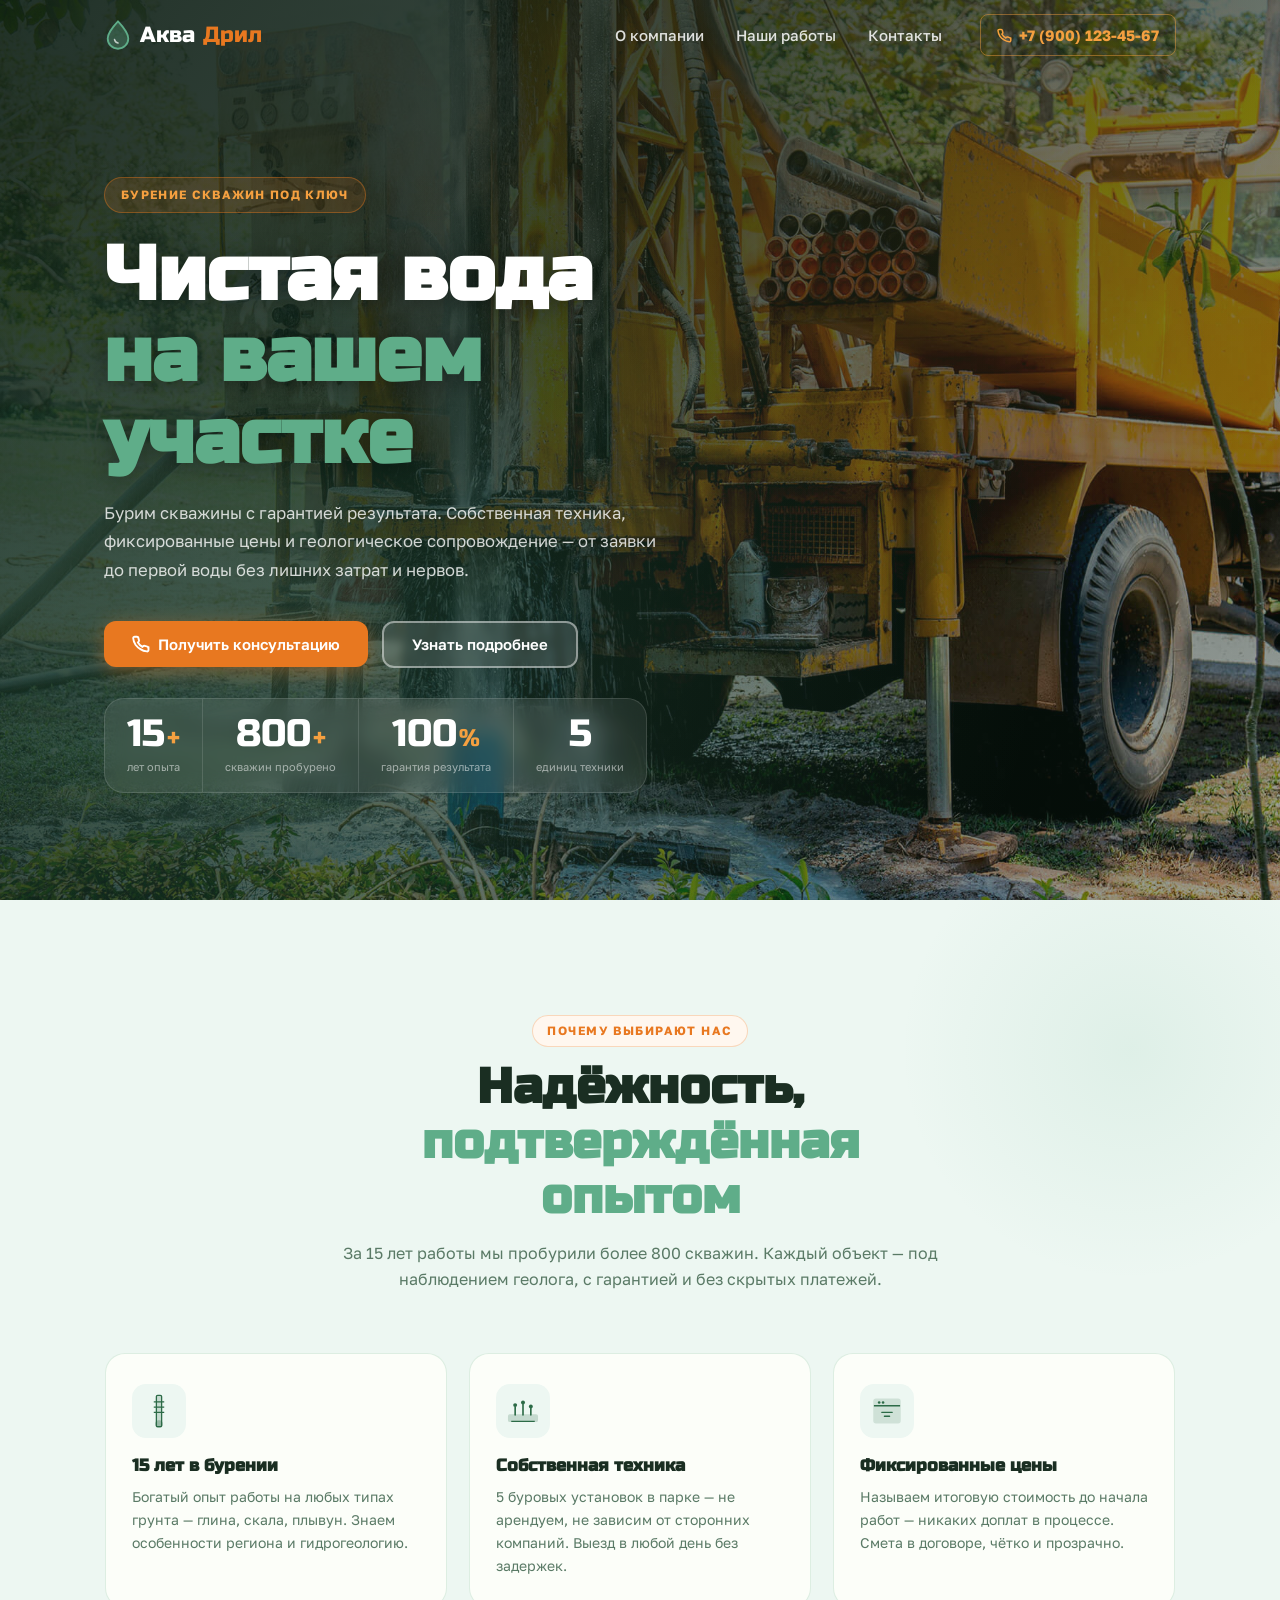
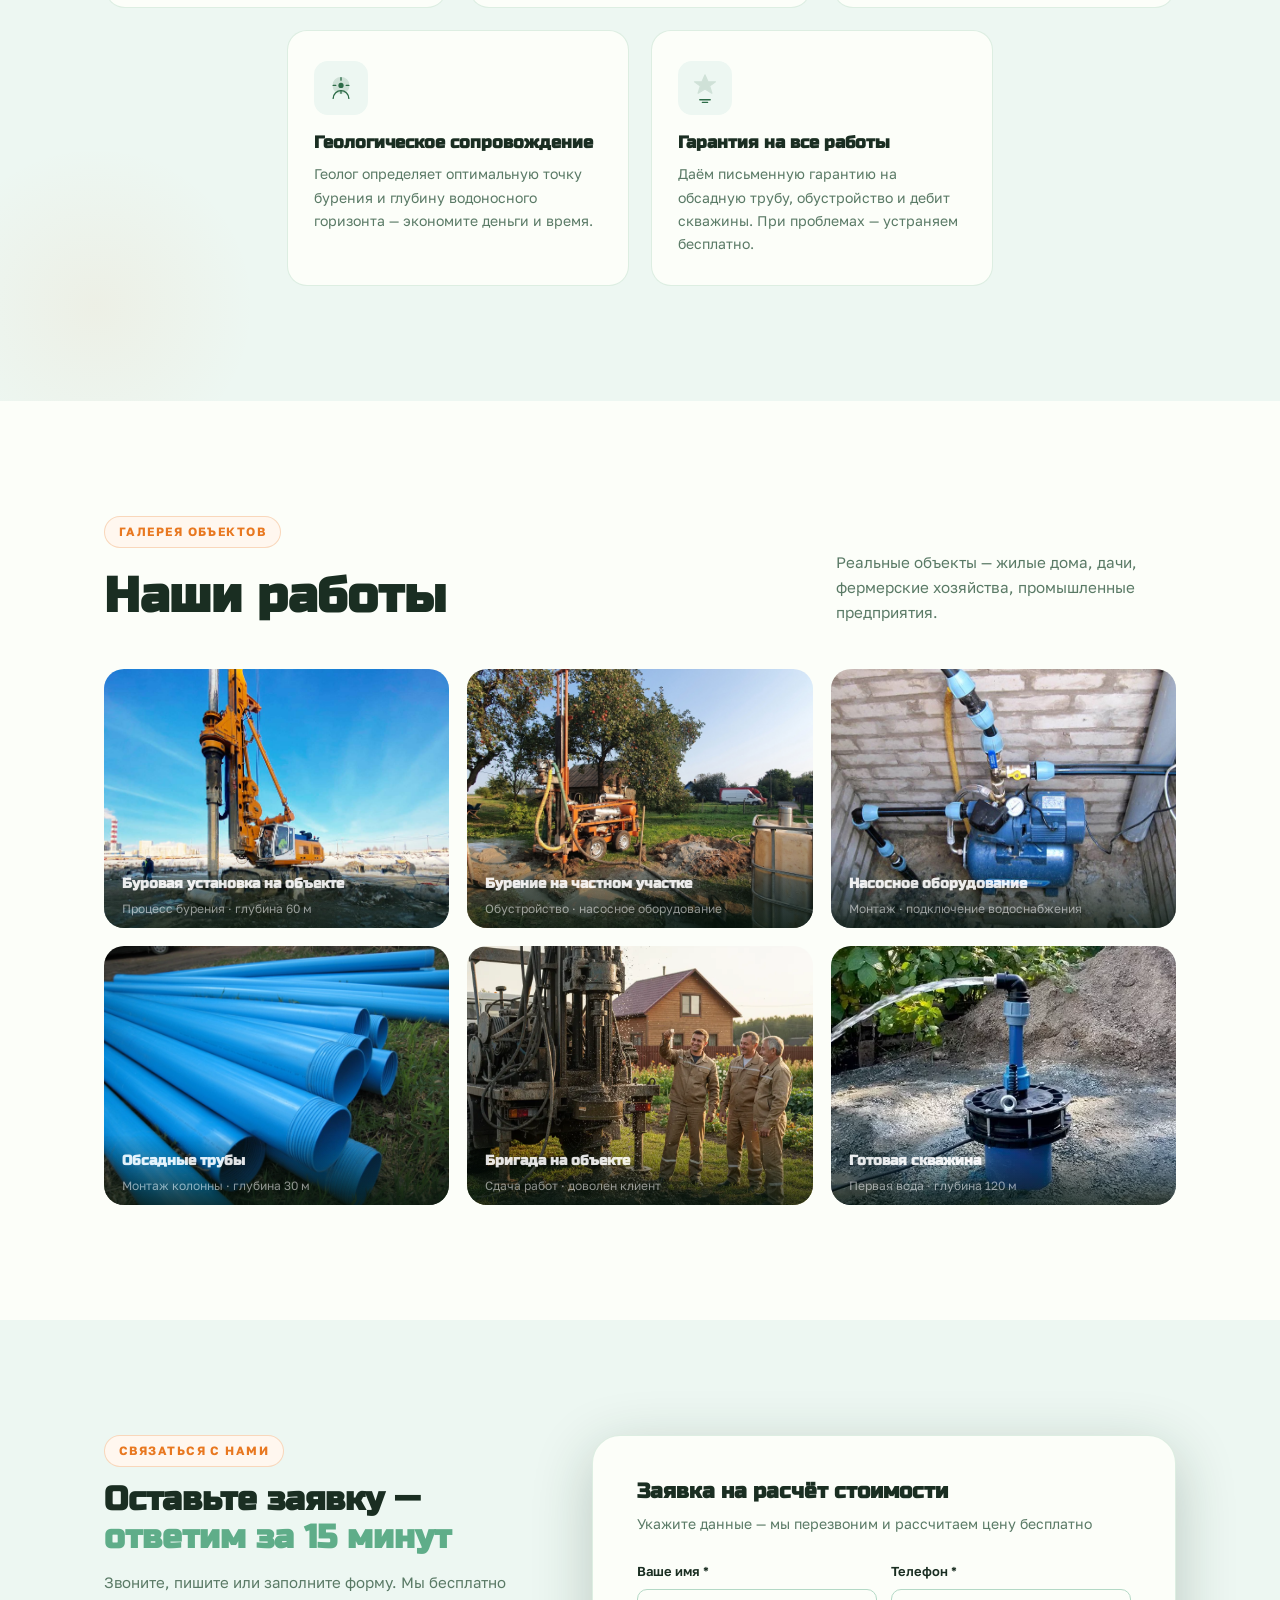
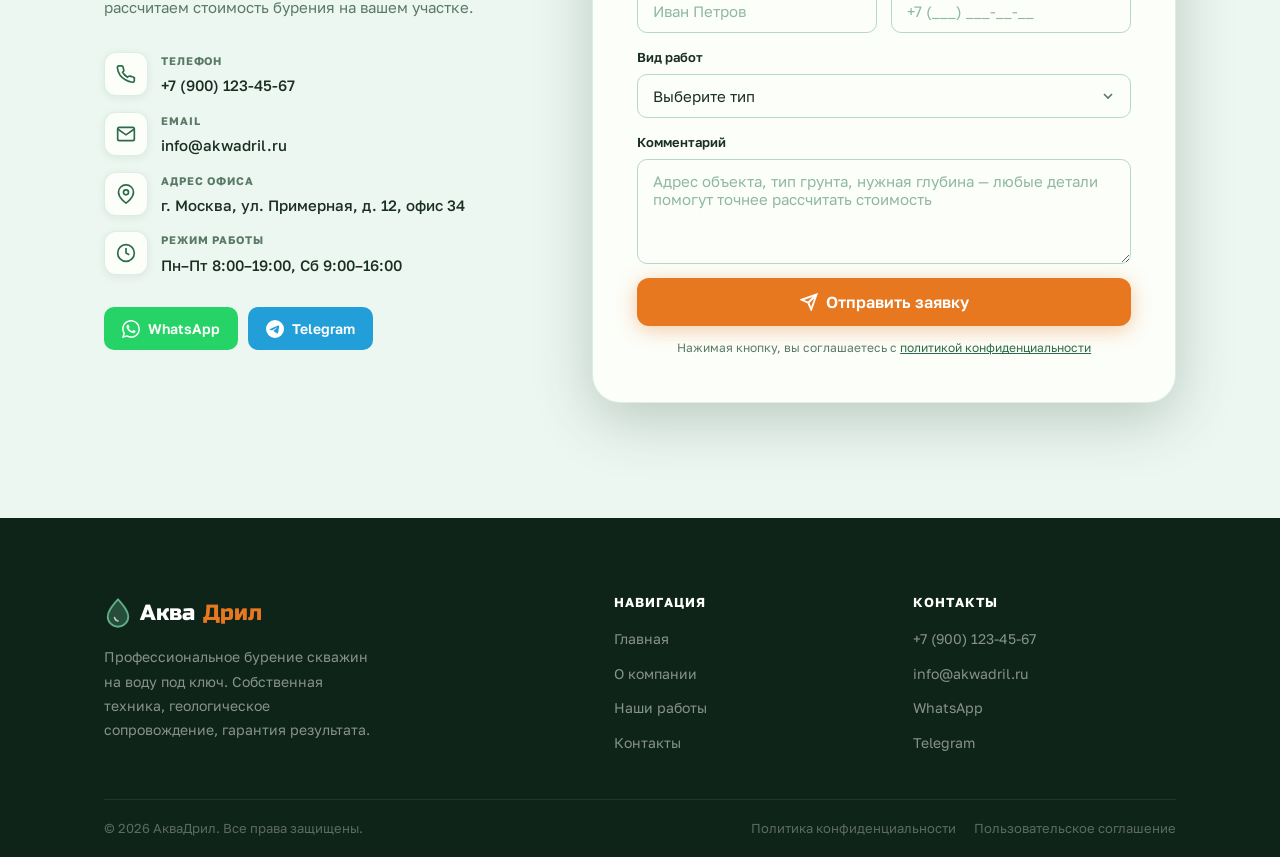
==== index.html @ 71452198 "убрал кнопку" ====
<!DOCTYPE html>
<html lang="ru">
<head>
  <meta charset="UTF-8" />
  <meta name="viewport" content="width=device-width, initial-scale=1.0" />
  <title>АкваДрил — Бурение скважин на воду</title>
  <link rel="preconnect" href="https://fonts.googleapis.com" />
  <link rel="preconnect" href="https://fonts.gstatic.com" crossorigin />
  <link href="https://fonts.googleapis.com/css2?family=Russo+One&family=Golos+Text:wght@400;500;600;700&display=swap" rel="stylesheet" />
  <link rel="stylesheet" href="style.css" />
</head>
<body>

  <!-- NAV -->
  <header id="nav" class="nav">
    <div class="container">
      <nav class="nav-inner">
        <a href="#hero" class="nav-logo">
          <svg class="nav-logo-icon" viewBox="0 0 24 28" fill="none">
            <path d="M12 2C12 2 3 11.5 3 17a9 9 0 0 0 18 0C21 11.5 12 2 12 2Z" fill="currentColor" opacity="0.3"/>
            <path d="M12 2C12 2 3 11.5 3 17a9 9 0 0 0 18 0C21 11.5 12 2 12 2Z" stroke="currentColor" stroke-width="1.6" stroke-linejoin="round"/>
            <path d="M9 18a4 4 0 0 0 3 3" stroke="white" stroke-width="1.4" stroke-linecap="round" opacity="0.7"/>
          </svg>
          Аква<span>Дрил</span>
        </a>
        <ul class="nav-links">
          <li><a href="#about">О компании</a></li>
          <li><a href="#portfolio">Наши работы</a></li>
          <li><a href="#contacts">Контакты</a></li>
        </ul>
        <a href="tel:+79001234567" class="nav-phone">
          <svg width="15" height="15" viewBox="0 0 24 24" fill="none" stroke="currentColor" stroke-width="2.5"><path d="M22 16.92v3a2 2 0 0 1-2.18 2 19.79 19.79 0 0 1-8.63-3.07A19.5 19.5 0 0 1 4.69 13.1a19.79 19.79 0 0 1-3.07-8.67A2 2 0 0 1 3.6 2.28h3a2 2 0 0 1 2 1.72c.127.96.361 1.903.7 2.81a2 2 0 0 1-.45 2.11L7.91 9.91a16 16 0 0 0 6 6l.91-.91a2 2 0 0 1 2.11-.45c.907.339 1.85.573 2.81.7A2 2 0 0 1 21.72 17z"/></svg>
          +7 (900) 123-45-67
        </a>
        <button class="nav-burger" id="burger" aria-label="Открыть меню" aria-expanded="false">
          <span></span><span></span><span></span>
        </button>
      </nav>
    </div>
    <nav class="nav-mobile" id="mobile-menu" aria-hidden="true">
      <a href="#about" class="mob-link">О компании</a>
      <a href="#portfolio" class="mob-link">Наши работы</a>
      <a href="#contacts" class="mob-link">Контакты</a>
      <a href="tel:+79001234567" class="mob-link mob-phone">
        <svg width="16" height="16" viewBox="0 0 24 24" fill="none" stroke="currentColor" stroke-width="2.5"><path d="M22 16.92v3a2 2 0 0 1-2.18 2 19.79 19.79 0 0 1-8.63-3.07A19.5 19.5 0 0 1 4.69 13.1a19.79 19.79 0 0 1-3.07-8.67A2 2 0 0 1 3.6 2.28h3a2 2 0 0 1 2 1.72c.127.96.361 1.903.7 2.81a2 2 0 0 1-.45 2.11L7.91 9.91a16 16 0 0 0 6 6l.91-.91a2 2 0 0 1 2.11-.45c.907.339 1.85.573 2.81.7A2 2 0 0 1 21.72 17z"/></svg>
        +7 (900) 123-45-67
      </a>
    </nav>
  </header>

  <!-- HERO -->
  <!-- ВАЖНО: сохраните фото буровой установки в папку проекта как "hero.jpg" -->
  <section id="hero" class="hero">
    <div class="hero-bg">
      <div class="hero-overlay"></div>
    </div>
    <div class="container">
      <div class="hero-content">
        <div class="hero-eyebrow reveal">Бурение скважин под ключ</div>
        <h1 class="hero-title reveal reveal-d1">
          Чистая вода<br/>
          <span class="hero-accent">на вашем участке</span>
        </h1>
        <p class="hero-subtitle reveal reveal-d2">
          Бурим скважины с гарантией результата. Собственная техника,
          фиксированные цены и геологическое сопровождение —
          от заявки до первой воды без лишних затрат и нервов.
        </p>
        <div class="hero-cta reveal reveal-d3">
          <a href="#contacts" class="btn btn-primary">
            <svg width="18" height="18" viewBox="0 0 24 24" fill="none" stroke="currentColor" stroke-width="2.5"><path d="M22 16.92v3a2 2 0 0 1-2.18 2 19.79 19.79 0 0 1-8.63-3.07A19.5 19.5 0 0 1 4.69 13.1a19.79 19.79 0 0 1-3.07-8.67A2 2 0 0 1 3.6 2.28h3a2 2 0 0 1 2 1.72c.127.96.361 1.903.7 2.81a2 2 0 0 1-.45 2.11L7.91 9.91a16 16 0 0 0 6 6l.91-.91a2 2 0 0 1 2.11-.45c.907.339 1.85.573 2.81.7A2 2 0 0 1 21.72 17z"/></svg>
            Получить консультацию
          </a>
          <a href="#about" class="btn btn-ghost">Узнать подробнее</a>
        </div>
        <div class="hero-stats reveal reveal-d4">
          <div class="stat-item">
            <div class="stat-value"><span class="stat-num" data-target="15">0</span><span class="stat-sup">+</span></div>
            <div class="stat-label">лет опыта</div>
          </div>
          <div class="stat-item">
            <div class="stat-value"><span class="stat-num" data-target="800">0</span><span class="stat-sup">+</span></div>
            <div class="stat-label">скважин пробурено</div>
          </div>
          <div class="stat-item">
            <div class="stat-value"><span class="stat-num" data-target="100">0</span><span class="stat-sup">%</span></div>
            <div class="stat-label">гарантия результата</div>
          </div>
          <div class="stat-item">
            <div class="stat-value"><span class="stat-num" data-target="5">0</span></div>
            <div class="stat-label">единиц техники</div>
          </div>
        </div>
      </div>
    </div>
  </section>

  <!-- ABOUT -->
  <section id="about" class="about">
    <div class="container">
      <div class="section-header reveal">
        <div class="section-tag">Почему выбирают нас</div>
        <h2>Надёжность,<br/><span class="accent">подтверждённая опытом</span></h2>
        <p>За 15 лет работы мы пробурили более 800 скважин. Каждый объект — под наблюдением геолога, с гарантией и без скрытых платежей.</p>
      </div>
      <div class="advantages-grid">

        <div class="adv-card reveal reveal-d1">
          <div class="adv-icon">
            <svg viewBox="0 0 52 52" fill="none">
              <rect x="22" y="2" width="8" height="48" rx="2" fill="currentColor" opacity="0.2"/>
              <rect x="22" y="2" width="8" height="48" rx="2" stroke="currentColor" stroke-width="2"/>
              <circle cx="26" cy="46" r="5" fill="currentColor" opacity="0.3" stroke="currentColor" stroke-width="2"/>
              <path d="M18 12h16M18 20h16M18 28h16" stroke="currentColor" stroke-width="2"/>
            </svg>
          </div>
          <h3>15 лет в бурении</h3>
          <p>Богатый опыт работы на любых типах грунта — глина, скала, плывун. Знаем особенности региона и гидрогеологию.</p>
        </div>

        <div class="adv-card reveal reveal-d2">
          <div class="adv-icon">
            <svg viewBox="0 0 52 52" fill="none">
              <rect x="4" y="32" width="44" height="10" rx="2" fill="currentColor" opacity="0.2" stroke="currentColor" stroke-width="2"/>
              <path d="M14 32V20M26 32V16M38 32V22" stroke="currentColor" stroke-width="2.5" stroke-linecap="round"/>
              <circle cx="14" cy="17" r="3" fill="currentColor"/>
              <circle cx="26" cy="13" r="3" fill="currentColor"/>
              <circle cx="38" cy="19" r="3" fill="currentColor"/>
              <path d="M8 42h36" stroke="currentColor" stroke-width="2"/>
            </svg>
          </div>
          <h3>Собственная техника</h3>
          <p>5 буровых установок в парке — не арендуем, не зависим от сторонних компаний. Выезд в любой день без задержек.</p>
        </div>

        <div class="adv-card reveal reveal-d3">
          <div class="adv-icon">
            <svg viewBox="0 0 52 52" fill="none">
              <rect x="6" y="8" width="40" height="36" rx="3" fill="currentColor" opacity="0.15" stroke="currentColor" stroke-width="2"/>
              <path d="M6 18h40" stroke="currentColor" stroke-width="2"/>
              <path d="M18 28h16M22 34h8" stroke="currentColor" stroke-width="2" stroke-linecap="round"/>
              <circle cx="14" cy="13" r="2" fill="currentColor"/>
              <circle cx="20" cy="13" r="2" fill="currentColor"/>
            </svg>
          </div>
          <h3>Фиксированные цены</h3>
          <p>Называем итоговую стоимость до начала работ — никаких доплат в процессе. Смета в договоре, чётко и прозрачно.</p>
        </div>

        <div class="adv-card reveal reveal-d4">
          <div class="adv-icon">
            <svg viewBox="0 0 52 52" fill="none">
              <circle cx="26" cy="22" r="12" fill="currentColor" opacity="0.15" stroke="currentColor" stroke-width="2"/>
              <path d="M26 10v4M26 30v4M14 22h4M34 22h4" stroke="currentColor" stroke-width="2" stroke-linecap="round"/>
              <circle cx="26" cy="22" r="4" fill="currentColor"/>
              <path d="M14 42c0-6.627 5.373-12 12-12s12 5.373 12 12" stroke="currentColor" stroke-width="2" stroke-linecap="round"/>
            </svg>
          </div>
          <h3>Геологическое сопровождение</h3>
          <p>Геолог определяет оптимальную точку бурения и глубину водоносного горизонта — экономите деньги и время.</p>
        </div>

        <div class="adv-card reveal reveal-d5">
          <div class="adv-icon">
            <svg viewBox="0 0 52 52" fill="none">
              <path d="M26 6L30.5 16.5H42L33 23L36.5 34L26 27.5L15.5 34L19 23L10 16.5H21.5L26 6Z" fill="currentColor" opacity="0.15" stroke="currentColor" stroke-width="2" stroke-linejoin="round"/>
              <path d="M18 44h16M22 48h8" stroke="currentColor" stroke-width="2" stroke-linecap="round"/>
            </svg>
          </div>
          <h3>Гарантия на все работы</h3>
          <p>Даём письменную гарантию на обсадную трубу, обустройство и дебит скважины. При проблемах — устраняем бесплатно.</p>
        </div>

      </div>
    </div>
  </section>

  <!-- PORTFOLIO -->
  <section id="portfolio" class="portfolio">
    <div class="container">
      <div class="portfolio-header">
        <div>
          <div class="section-tag reveal">Галерея объектов</div>
          <h2 class="reveal reveal-d1">Наши работы</h2>
        </div>
        <p class="reveal reveal-d2">Реальные объекты — жилые дома, дачи, фермерские хозяйства, промышленные предприятия.</p>
      </div>
      <div class="portfolio-grid">
        <div class="p-card p-card--wide reveal">
          <img src="./images/бур на объекте.jpg" alt="Буровая установка на объекте" loading="lazy" />
          <div class="p-label"><h4>Буровая установка на объекте</h4><span>Процесс бурения · глубина 60 м</span></div>
        </div>
        <div class="p-card reveal reveal-d1">
          <img src="./images/бурение скважины в частном.jpg" alt="Бурение скважины на участке" loading="lazy" />
          <div class="p-label"><h4>Бурение на частном участке</h4><span>Обустройство · насосное оборудование</span></div>
        </div>
        <div class="p-card reveal reveal-d2">
          <img src="./images/насосное оборудование.jpg" alt="Насосное оборудование" loading="lazy" />
          <div class="p-label"><h4>Насосное оборудование</h4><span>Монтаж · подключение водоснабжения</span></div>
        </div>
        <div class="p-card reveal reveal-d1">
          <img src="./images/обсадная труба.jpg" alt="Обсадные трубы" loading="lazy" />
          <div class="p-label"><h4>Обсадные трубы</h4><span>Монтаж колонны · глубина 30 м</span></div>
        </div>
        <div class="p-card reveal reveal-d2">
          <img src="./images/команда.webp" alt="Бригада на объекте" loading="lazy" />
          <div class="p-label"><h4>Бригада на объекте</h4><span>Сдача работ · доволен клиент</span></div>
        </div>
        <div class="p-card reveal reveal-d3">
          <img src="./images/готовая скважина.webp" alt="Готовая скважина" loading="lazy" />
          <div class="p-label"><h4>Готовая скважина</h4><span>Первая вода · глубина 120 м</span></div>
        </div>
      </div>
    </div>
  </section>

  <!-- CONTACTS -->
  <section id="contacts" class="contacts">
    <div class="container">
      <div class="contacts-grid">

        <div class="contacts-info reveal">
          <div class="section-tag">Связаться с нами</div>
          <h2>Оставьте заявку — <span class="accent">ответим за 15 минут</span></h2>
          <p>Звоните, пишите или заполните форму. Мы бесплатно рассчитаем стоимость бурения на вашем участке.</p>

          <div class="contact-list">
            <div class="contact-item">
              <div class="contact-ico">
                <svg width="20" height="20" viewBox="0 0 24 24" fill="none" stroke="currentColor" stroke-width="2"><path d="M22 16.92v3a2 2 0 0 1-2.18 2 19.79 19.79 0 0 1-8.63-3.07A19.5 19.5 0 0 1 4.69 13.1a19.79 19.79 0 0 1-3.07-8.67A2 2 0 0 1 3.6 2.28h3a2 2 0 0 1 2 1.72c.127.96.361 1.903.7 2.81a2 2 0 0 1-.45 2.11L7.91 9.91a16 16 0 0 0 6 6l.91-.91a2 2 0 0 1 2.11-.45c.907.339 1.85.573 2.81.7A2 2 0 0 1 21.72 17z"/></svg>
              </div>
              <div><strong>Телефон</strong><a href="tel:+79001234567">+7 (900) 123-45-67</a></div>
            </div>
            <div class="contact-item">
              <div class="contact-ico">
                <svg width="20" height="20" viewBox="0 0 24 24" fill="none" stroke="currentColor" stroke-width="2"><path d="M4 4h16c1.1 0 2 .9 2 2v12c0 1.1-.9 2-2 2H4c-1.1 0-2-.9-2-2V6c0-1.1.9-2 2-2z"/><polyline points="22,6 12,13 2,6"/></svg>
              </div>
              <div><strong>Email</strong><a href="mailto:info@akwadril.ru">info@akwadril.ru</a></div>
            </div>
            <div class="contact-item">
              <div class="contact-ico">
                <svg width="20" height="20" viewBox="0 0 24 24" fill="none" stroke="currentColor" stroke-width="2"><path d="M21 10c0 7-9 13-9 13s-9-6-9-13a9 9 0 0 1 18 0z"/><circle cx="12" cy="10" r="3"/></svg>
              </div>
              <div><strong>Адрес офиса</strong><span>г. Москва, ул. Примерная, д. 12, офис 34</span></div>
            </div>
            <div class="contact-item">
              <div class="contact-ico">
                <svg width="20" height="20" viewBox="0 0 24 24" fill="none" stroke="currentColor" stroke-width="2"><circle cx="12" cy="12" r="10"/><polyline points="12 6 12 12 16 14"/></svg>
              </div>
              <div><strong>Режим работы</strong><span>Пн–Пт 8:00–19:00, Сб 9:00–16:00</span></div>
            </div>
          </div>

          <div class="messengers">
            <a href="https://wa.me/79001234567" class="msg-btn msg-wa" target="_blank" rel="noopener noreferrer">
              <svg width="18" height="18" viewBox="0 0 24 24" fill="currentColor"><path d="M17.472 14.382c-.297-.149-1.758-.867-2.03-.967-.273-.099-.471-.148-.67.15-.197.297-.767.966-.94 1.164-.173.199-.347.223-.644.075-.297-.15-1.255-.463-2.39-1.475-.883-.788-1.48-1.761-1.653-2.059-.173-.297-.018-.458.13-.606.134-.133.298-.347.446-.52.149-.174.198-.298.298-.497.099-.198.05-.371-.025-.52-.075-.149-.669-1.612-.916-2.207-.242-.579-.487-.5-.669-.51-.173-.008-.371-.01-.57-.01-.198 0-.52.074-.792.372-.272.297-1.04 1.016-1.04 2.479 0 1.462 1.065 2.875 1.213 3.074.149.198 2.096 3.2 5.077 4.487.709.306 1.262.489 1.694.625.712.227 1.36.195 1.871.118.571-.085 1.758-.719 2.006-1.413.248-.694.248-1.289.173-1.413-.074-.124-.272-.198-.57-.347m-5.421 7.403h-.004a9.87 9.87 0 0 1-5.031-1.378l-.361-.214-3.741.982.998-3.648-.235-.374a9.86 9.86 0 0 1-1.51-5.26c.001-5.45 4.436-9.884 9.888-9.884 2.64 0 5.122 1.03 6.988 2.898a9.825 9.825 0 0 1 2.893 6.994c-.003 5.45-4.437 9.884-9.885 9.884m8.413-18.297A11.815 11.815 0 0 0 12.05 0C5.495 0 .16 5.335.157 11.892c0 2.096.547 4.142 1.588 5.945L.057 24l6.305-1.654a11.882 11.882 0 0 0 5.683 1.448h.005c6.554 0 11.89-5.335 11.893-11.893a11.821 11.821 0 0 0-3.48-8.413Z"/></svg>
              WhatsApp
            </a>
            <a href="https://t.me/akwadril" class="msg-btn msg-tg" target="_blank" rel="noopener noreferrer">
              <svg width="18" height="18" viewBox="0 0 24 24" fill="currentColor"><path d="M11.944 0A12 12 0 0 0 0 12a12 12 0 0 0 12 12 12 12 0 0 0 12-12A12 12 0 0 0 12 0a12 12 0 0 0-.056 0zm4.962 7.224c.1-.002.321.023.465.14a.506.506 0 0 1 .171.325c.016.093.036.306.02.472-.18 1.898-.962 6.502-1.36 8.627-.168.9-.499 1.201-.82 1.23-.696.065-1.225-.46-1.9-.902-1.056-.693-1.653-1.124-2.678-1.8-1.185-.78-.417-1.21.258-1.91.177-.184 3.247-2.977 3.307-3.23.007-.032.014-.15-.056-.212s-.174-.041-.249-.024c-.106.024-1.793 1.14-5.061 3.345-.48.33-.913.49-1.302.48-.428-.008-1.252-.241-1.865-.44-.752-.245-1.349-.374-1.297-.789.027-.216.325-.437.893-.663 3.498-1.524 5.83-2.529 6.998-3.014 3.332-1.386 4.025-1.627 4.476-1.635z"/></svg>
              Telegram
            </a>
          </div>
        </div>

        <div class="form-wrap reveal reveal-d2">
          <h3>Заявка на расчёт стоимости</h3>
          <p>Укажите данные — мы перезвоним и рассчитаем цену бесплатно</p>
          <form id="contactForm" novalidate>
            <div class="form-row">
              <div class="form-group">
                <label for="name">Ваше имя *</label>
                <input type="text" id="name" name="name" placeholder="Иван Петров" required />
              </div>
              <div class="form-group">
                <label for="phone">Телефон *</label>
                <input type="tel" id="phone" name="phone" placeholder="+7 (___) ___-__-__" required />
              </div>
            </div>
            <div class="form-group">
              <label for="service">Вид работ</label>
              <select id="service" name="service">
                <option value="">Выберите тип</option>
                <option>Бурение скважины на воду</option>
                <option>Обустройство скважины</option>
                <option>Геологическое исследование</option>
                <option>Бурение для промышленного объекта</option>
                <option>Ремонт / восстановление скважины</option>
              </select>
            </div>
            <div class="form-group">
              <label for="message">Комментарий</label>
              <textarea id="message" name="message" placeholder="Адрес объекта, тип грунта, нужная глубина — любые детали помогут точнее рассчитать стоимость"></textarea>
            </div>
            <button type="submit" class="btn btn-primary btn-submit">
              <svg width="18" height="18" viewBox="0 0 24 24" fill="none" stroke="currentColor" stroke-width="2.5"><line x1="22" y1="2" x2="11" y2="13"/><polygon points="22 2 15 22 11 13 2 9 22 2"/></svg>
              Отправить заявку
            </button>
            <p class="form-note">Нажимая кнопку, вы соглашаетесь с <a href="privacy.html" target="_blank">политикой конфиденциальности</a></p>
          </form>
          <div class="form-success" id="formSuccess" hidden>
            <svg width="56" height="56" viewBox="0 0 24 24" fill="none" stroke="currentColor" stroke-width="1.5"><circle cx="12" cy="12" r="10"/><path d="m9 12 2 2 4-4"/></svg>
            <h3>Заявка отправлена!</h3>
            <p>Мы перезвоним вам в течение 15 минут в рабочее время.</p>
            <div class="countdown-bar"><div class="countdown-bar-fill" id="countdownFill"></div></div>
            <span class="reset-hint">Форма обновится через <span id="countdown">10</span> сек</span>
          </div>
        </div>

      </div>
    </div>
  </section>

  <!-- FOOTER -->
  <footer class="footer">
    <div class="container">
      <div class="footer-inner">
        <div class="footer-brand">
          <a href="#hero" class="nav-logo">
            <svg class="nav-logo-icon" viewBox="0 0 24 28" fill="none">
              <path d="M12 2C12 2 3 11.5 3 17a9 9 0 0 0 18 0C21 11.5 12 2 12 2Z" fill="currentColor" opacity="0.3"/>
              <path d="M12 2C12 2 3 11.5 3 17a9 9 0 0 0 18 0C21 11.5 12 2 12 2Z" stroke="currentColor" stroke-width="1.6" stroke-linejoin="round"/>
              <path d="M9 18a4 4 0 0 0 3 3" stroke="white" stroke-width="1.4" stroke-linecap="round" opacity="0.7"/>
            </svg>
            Аква<span>Дрил</span>
          </a>
          <p>Профессиональное бурение скважин на воду под ключ. Собственная техника, геологическое сопровождение, гарантия результата.</p>
        </div>
        <div class="footer-col">
          <h4>Навигация</h4>
          <ul>
            <li><a href="#hero">Главная</a></li>
            <li><a href="#about">О компании</a></li>
            <li><a href="#portfolio">Наши работы</a></li>
            <li><a href="#contacts">Контакты</a></li>
          </ul>
        </div>
        <div class="footer-col">
          <h4>Контакты</h4>
          <ul>
            <li><a href="tel:+79001234567">+7 (900) 123-45-67</a></li>
            <li><a href="mailto:info@akwadril.ru">info@akwadril.ru</a></li>
            <li><a href="https://wa.me/79001234567" target="_blank" rel="noopener">WhatsApp</a></li>
            <li><a href="https://t.me/akwadril" target="_blank" rel="noopener">Telegram</a></li>
          </ul>
        </div>
      </div>
      <div class="footer-bottom">
        <p>&copy; 2026 АкваДрил. Все права защищены.</p>
        <div class="footer-legal">
          <a href="privacy.html" target="_blank">Политика конфиденциальности</a>
          <a href="privacy.html">Пользовательское соглашение</a>
        </div>
      </div>
    </div>
  </footer>

  <!-- STICKY CALL (mobile) -->
  <a href="tel:+79001234567" class="sticky-call" aria-label="Позвонить">
    <svg width="26" height="26" viewBox="0 0 24 24" fill="none" stroke="white" stroke-width="2.5"><path d="M22 16.92v3a2 2 0 0 1-2.18 2 19.79 19.79 0 0 1-8.63-3.07A19.5 19.5 0 0 1 4.69 13.1a19.79 19.79 0 0 1-3.07-8.67A2 2 0 0 1 3.6 2.28h3a2 2 0 0 1 2 1.72c.127.96.361 1.903.7 2.81a2 2 0 0 1-.45 2.11L7.91 9.91a16 16 0 0 0 6 6l.91-.91a2 2 0 0 1 2.11-.45c.907.339 1.85.573 2.81.7A2 2 0 0 1 21.72 17z"/></svg>
  </a>

  <script src="script.js"></script>
</body>
</html>
---- style.css ----
/* ================================================================
   АКВАЖРИЛ — style.css
   Palette: нежно-зелёный · оранжевый-акцент · белый
   Fonts: Russo One (headings) · Golos Text (body)
   Responsive: 320px → ∞
================================================================ */

/* ─── CUSTOM PROPERTIES ─────────────────────────────────────── */
:root {
  --green:        #5FAD89;
  --green-dark:   #2C6B47;
  --green-deeper: #183D28;
  --green-foot:   #0E2419;
  --green-light:  #EDF7F2;
  --green-mid:    #B4D9C6;
  --green-pale:   #F4FCF8;

  --orange:       #E87820;
  --orange-lt:    #F5A040;
  --orange-dk:    #C46018;
  --orange-bg:    #FFF7EF;

  --white:        #FCFEF9;
  --text:         #1A2E22;
  --muted:        #5A7A66;
  --border:       rgba(95,173,137,.2);

  --fh: 'Russo One', sans-serif;
  --fb: 'Golos Text', sans-serif;

  --nav-h: 70px;
  --r:  12px;
  --rl: 20px;
  --rx: 28px;

  --ease: cubic-bezier(.4,0,.2,1);
  --tf:  .2s var(--ease);
  --tm:  .35s var(--ease);
  --ts:  .62s var(--ease);

  --sh-sm: 0 2px 8px  rgba(22,55,35,.08);
  --sh-md: 0 4px 20px rgba(22,55,35,.12);
  --sh-lg: 0 8px 40px rgba(22,55,35,.18);
  --sh-xl: 0 16px 60px rgba(22,55,35,.24);
}

/* ─── RESET ─────────────────────────────────────────────────── */
*, *::before, *::after { box-sizing: border-box; margin: 0; padding: 0; }
html { scroll-behavior: smooth; -webkit-text-size-adjust: 100%; }
body {
  font-family: var(--fb);
  font-size: clamp(15px,1.1vw,17px);
  line-height: 1.65;
  color: var(--text);
  background: var(--white);
  overflow-x: hidden;
}
img { max-width:100%; height:auto; display:block; }
a   { color:inherit; text-decoration:none; }
ul  { list-style:none; }
button { cursor:pointer; border:none; background:none; font:inherit; }

/* ─── CONTAINER ─────────────────────────────────────────────── */
.container {
  width: 100%;
  max-width: 1200px;
  margin: 0 auto;
  padding: 0 clamp(16px,5vw,64px);
}

/* ─── TYPOGRAPHY ────────────────────────────────────────────── */
h1,h2,h3,h4 { font-family:var(--fh); line-height:1.13; color:var(--text); }
h1 { font-size: clamp(34px,5.5vw,70px); }
h2 { font-size: clamp(26px,3.8vw,50px); }
h3 { font-size: clamp(18px,2vw,24px); }
h4 { font-size: clamp(14px,1.4vw,17px); }
.accent { color: var(--green); }

/* ─── BUTTONS ───────────────────────────────────────────────── */
.btn {
  display: inline-flex;
  align-items: center;
  gap: 8px;
  padding: 14px 28px;
  border-radius: var(--r);
  font-family: var(--fb);
  font-size: 15px;
  font-weight: 600;
  line-height: 1;
  transition: var(--tm);
  white-space: nowrap;
  cursor: pointer;
}
.btn-primary {
  background: var(--orange);
  color: #fff;
  box-shadow: 0 4px 20px rgba(232,120,32,.38);
}
.btn-primary:hover {
  background: var(--orange-lt);
  box-shadow: 0 6px 28px rgba(232,120,32,.55);
  transform: translateY(-2px);
}
.btn-primary:active { transform: translateY(0); }

.btn-ghost {
  background: rgba(255,255,255,.12);
  color: #fff;
  border: 2px solid rgba(255,255,255,.45);
  backdrop-filter: blur(4px);
}
.btn-ghost:hover {
  background: rgba(255,255,255,.22);
  border-color: rgba(255,255,255,.75);
}

/* ─── SECTION TAG ───────────────────────────────────────────── */
.section-tag {
  display: inline-block;
  font-size: 12px;
  font-weight: 700;
  letter-spacing: .12em;
  text-transform: uppercase;
  color: var(--orange);
  padding: 5px 14px;
  background: var(--orange-bg);
  border: 1px solid rgba(232,120,32,.25);
  border-radius: 100px;
  margin-bottom: 14px;
}

/* ─── REVEAL (disabled — elements always visible) ───────────── */
.reveal,
.reveal.visible { opacity:1; transform:none; }
.reveal-d1,.reveal-d2,.reveal-d3,.reveal-d4,.reveal-d5 { transition-delay:0s; }

/* ─── SCROLL LOCK (burger open) ─────────────────────────────── */
body.menu-open { overflow: hidden; }

/* ─── HIDDEN ATTR FIX ───────────────────────────────────────── */
[hidden] { display: none !important; }

/* ════════════════════════════════════════════════════════════
   NAV
════════════════════════════════════════════════════════════ */
.nav {
  position: fixed;
  inset: 0 0 auto;
  z-index: 100;
  height: var(--nav-h);
  transition: background var(--tm), box-shadow var(--tm), backdrop-filter var(--tm);
}
.nav.scrolled {
  background: rgba(18,48,30,.97);
  backdrop-filter: blur(14px);
  box-shadow: 0 2px 24px rgba(0,0,0,.28);
}
.nav-inner {
  display: flex;
  align-items: center;
  gap: 24px;
  height: var(--nav-h);
}

/* Logo */
.nav-logo {
  display: flex;
  align-items: center;
  gap: 8px;
  font-family: var(--fh);
  font-size: 22px;
  color: #fff;
  flex-shrink: 0;
}
.nav-logo span { color: var(--orange); }
.nav-logo-icon { width:28px; height:32px; color:var(--green); flex-shrink:0; }

/* Desktop links */
.nav-links { display:flex; align-items:center; gap:4px; margin-left:auto; }
.nav-links a {
  color: rgba(255,255,255,.85);
  font-size: 15px;
  font-weight: 500;
  padding: 8px 14px;
  border-radius: 8px;
  transition: var(--tf);
}
.nav-links a:hover { color:#fff; background:rgba(255,255,255,.1); }

/* Phone */
.nav-phone {
  display: flex;
  align-items: center;
  gap: 7px;
  color: var(--orange-lt);
  font-weight: 700;
  font-size: 15px;
  padding: 8px 16px;
  border: 1.5px solid rgba(245,160,64,.45);
  border-radius: 8px;
  transition: var(--tf);
  flex-shrink: 0;
}
.nav-phone:hover { background:rgba(245,160,64,.1); border-color:var(--orange-lt); color:#fff; }

/* Burger */
.nav-burger {
  display: none;
  flex-direction: column;
  justify-content: center;
  align-items: center;
  gap: 5px;
  width: 40px;
  height: 40px;
  border-radius: 8px;
  transition: var(--tf);
  margin-left: auto;
}
.nav-burger:hover { background:rgba(255,255,255,.1); }
.nav-burger span {
  display: block;
  width: 22px; height: 2px;
  background: #fff;
  border-radius: 2px;
  transition: var(--tm);
}
.nav-burger.open span:nth-child(1) { transform: translateY(7px) rotate(45deg); }
.nav-burger.open span:nth-child(2) { opacity:0; transform:scaleX(0); }
.nav-burger.open span:nth-child(3) { transform: translateY(-7px) rotate(-45deg); }

/* Mobile menu */
.nav-mobile {
  display: none;
  flex-direction: column;
  background: rgba(12,30,19,.98);
  backdrop-filter: blur(16px);
  border-top: 1px solid rgba(255,255,255,.07);
  max-height: 0;
  overflow: hidden;
  transition: max-height var(--ts);
}
.nav-mobile.open { max-height: 400px; }
.mob-link {
  display: flex;
  align-items: center;
  gap: 8px;
  padding: 15px 20px;
  color: rgba(255,255,255,.82);
  font-size: 16px;
  font-weight: 500;
  border-bottom: 1px solid rgba(255,255,255,.06);
  transition: color var(--tf), background var(--tf), padding var(--tf),
              opacity .22s ease, transform .22s ease;
  /* Start hidden for animation */
  opacity: 0;
  transform: translateX(-14px);
}
/* Staggered slide-in when menu opens */
.nav-mobile.open .mob-link          { opacity:1; transform:translateX(0); }
.nav-mobile.open .mob-link:nth-child(1) { transition-delay: .06s; }
.nav-mobile.open .mob-link:nth-child(2) { transition-delay: .12s; }
.nav-mobile.open .mob-link:nth-child(3) { transition-delay: .18s; }
.nav-mobile.open .mob-link:nth-child(4) { transition-delay: .24s; }
.mob-link:hover { color:#fff; background:rgba(255,255,255,.05); padding-left:28px; }
.mob-phone { color: var(--orange-lt) !important; font-weight:700; }

/* ════════════════════════════════════════════════════════════
   HERO
════════════════════════════════════════════════════════════ */
.hero {
  position: relative;
  min-height: 100vh;
  min-height: 100dvh;
  display: flex;
  align-items: center;
  padding-top: var(--nav-h);
  overflow: hidden;
}

/* Background */
.hero-bg {
  position: absolute;
  inset: 0;
  z-index: 0;
  background-image: url('./images/hero.jpg');
  background-size: cover;
  background-position: center 30%;
  background-repeat: no-repeat;
}
.hero-overlay {
  position: absolute;
  inset: 0;
  background: linear-gradient(
    130deg,
    rgba(10,28,18,.90) 0%,
    rgba(10,28,18,.80) 40%,
    rgba(10,28,18,.55) 70%,
    rgba(10,28,18,.38) 100%
  );
}
.hero-bg::after {
  content: '';
  position: absolute;
  inset: 0;
  background:
    radial-gradient(ellipse at 15% 75%, rgba(95,173,137,.18) 0%, transparent 55%),
    radial-gradient(ellipse at 85% 15%, rgba(232,120,32,.10) 0%, transparent 45%);
}

/* Content */
.hero .container { position:relative; z-index:1; width:100%; }
.hero-content { max-width:680px; padding: clamp(36px,7vh,72px) 0; }

.hero-eyebrow {
  display: inline-flex;
  align-items: center;
  font-size: 12px;
  font-weight: 700;
  letter-spacing: .11em;
  text-transform: uppercase;
  color: var(--orange-lt);
  padding: 7px 16px;
  background: rgba(232,120,32,.15);
  border: 1px solid rgba(232,120,32,.4);
  border-radius: 100px;
  margin-bottom: 22px;
}
.hero-title {
  font-size: clamp(38px,6vw,76px);
  color: #fff;
  line-height: 1.07;
  margin-bottom: 20px;
  text-shadow: 0 2px 24px rgba(0,0,0,.35);
}
.hero-accent { color: var(--green); display:block; }
.hero-subtitle {
  font-size: clamp(15px,1.3vw,18px);
  color: rgba(255,255,255,.8);
  line-height: 1.72;
  margin-bottom: 36px;
  max-width: 560px;
}
.hero-cta {
  display: flex;
  align-items: center;
  gap: 14px;
  flex-wrap: wrap;
  margin-bottom: 30px;
}

/* Stats bar */
.hero-stats {
  display: flex;
  background: rgba(255,255,255,.08);
  border: 1px solid rgba(255,255,255,.13);
  border-radius: var(--rl);
  backdrop-filter: blur(10px);
  overflow: hidden;
  width: fit-content;
  max-width: 100%;
}
.stat-item {
  display: flex;
  flex-direction: column;
  align-items: center;
  padding: 16px 22px;
  border-right: 1px solid rgba(255,255,255,.13);
}
.stat-item:last-child { border-right: none; }
.stat-value {
  display: flex;
  align-items: baseline;
  gap: 2px;
  line-height: 1;
}
.stat-num {
  font-family: var(--fh);
  font-size: clamp(26px,3.2vw,38px);
  color: #fff;
}
.stat-sup {
  font-family: var(--fh);
  font-size: clamp(17px,2vw,24px);
  color: var(--orange-lt);
}
.stat-label {
  font-size: 11px;
  color: rgba(255,255,255,.55);
  text-align: center;
  margin-top: 5px;
  white-space: nowrap;
}



/* ════════════════════════════════════════════════════════════
   ABOUT
════════════════════════════════════════════════════════════ */
.about {
  background: var(--green-light);
  padding: clamp(64px,9vw,120px) 0;
  position: relative;
  overflow: hidden;
}
.about::before {
  content: '';
  position: absolute;
  top: -100px; right: -100px;
  width: 500px; height: 500px;
  background: radial-gradient(circle, rgba(95,173,137,.1) 0%, transparent 65%);
  pointer-events: none;
}
.about::after {
  content: '';
  position: absolute;
  bottom: -80px; left: -80px;
  width: 350px; height: 350px;
  background: radial-gradient(circle, rgba(232,120,32,.06) 0%, transparent 65%);
  pointer-events: none;
}

.section-header {
  text-align: center;
  max-width: 620px;
  margin: 0 auto 60px;
}
.section-header h2 { margin-bottom: 14px; }
.section-header p  { color: var(--muted); font-size: 16px; }

/* Advantages */
.advantages-grid {
  display: flex;
  flex-wrap: wrap;
  gap: 22px;
  justify-content: center;
}
.adv-card {
  flex: 0 0 calc(33.333% - 15px);
  min-width: 240px;
  background: var(--white);
  border: 1px solid var(--border);
  border-radius: var(--rl);
  padding: 30px 26px;
  transition: transform var(--tm), box-shadow var(--tm), border-color var(--tm);
  position: relative;
  overflow: hidden;
}
.adv-card::before {
  content: '';
  position: absolute;
  top: 0; left: 0; right: 0;
  height: 3px;
  background: linear-gradient(90deg, var(--green) 0%, var(--orange) 100%);
  opacity: 0;
  transition: opacity var(--tm);
}
.adv-card:hover { transform:translateY(-6px); box-shadow: var(--sh-lg); border-color: rgba(95,173,137,.4); }
.adv-card:hover::before { opacity: 1; }

.adv-icon {
  width: 54px; height: 54px;
  display: flex; align-items: center; justify-content: center;
  background: var(--green-light);
  border-radius: 14px;
  margin-bottom: 18px;
  color: var(--green-dark);
}
.adv-icon svg { width:34px; height:34px; }
.adv-card h3 { font-size:17px; margin-bottom:10px; }
.adv-card p  { font-size:14px; color:var(--muted); line-height:1.65; }

/* ════════════════════════════════════════════════════════════
   PORTFOLIO
════════════════════════════════════════════════════════════ */
.portfolio {
  background: var(--white);
  padding: clamp(64px,9vw,120px) 0;
}
.portfolio-header {
  display: flex;
  justify-content: space-between;
  align-items: flex-end;
  gap: 24px;
  margin-bottom: 44px;
}
.portfolio-header h2 { margin-top:8px; }
.portfolio-header p  { color:var(--muted); max-width:340px; font-size:.95rem; }

/*
  Сетка auto-fill: заказчик может добавить любое количество фото —
  ничего не сломается. Просто добавьте <div class="p-card"> в .portfolio-grid.
  На больших экранах 3 колонки, на средних 2, на мобильном 1.
*/
.portfolio-grid {
  display: grid;
  grid-template-columns: repeat(auto-fill, minmax(min(280px, 100%), 1fr));
  gap: 18px;
}
/* .p-card--wide — класс сохранён для разметки, но все карточки одинаковые.
   Это сделано специально: так сетка всегда ровная при любом кол-ве фото. */

.p-card {
  position: relative;
  border-radius: var(--rl);
  overflow: hidden;
  background: var(--green-light);
  aspect-ratio: 4/3;
  cursor: pointer;
}
.p-card img {
  width:100%; height:100%;
  object-fit: cover;
  transition: transform .55s var(--ease);
}
.p-card:hover img { transform: scale(1.06); }

.p-label {
  position: absolute;
  bottom: 0; left:0; right:0;
  padding: 18px 18px 14px;
  background: linear-gradient(to top, rgba(8,24,14,.94) 0%, transparent 100%);
  transform: translateY(6px);
  opacity: .88;
  transition: transform var(--tm), opacity var(--tm);
}
.p-card:hover .p-label { transform:translateY(0); opacity:1; }
.p-label h4  { color:#fff; font-size:14px; margin-bottom:3px; }
.p-label span{ color:rgba(255,255,255,.6); font-size:12px; }

/* ════════════════════════════════════════════════════════════
   CONTACTS
════════════════════════════════════════════════════════════ */
.contacts {
  background: var(--green-light);
  padding: clamp(64px,9vw,120px) 0;
}
.contacts-grid {
  display: grid;
  grid-template-columns: 1fr 1.35fr;
  gap: 56px;
  align-items: start;
}
.contacts-info h2 { margin-bottom:14px; font-size:clamp(22px,2.6vw,34px); }
.contacts-info > p { color:var(--muted); margin-bottom:32px; }

.contact-list { display:flex; flex-direction:column; gap:14px; margin-bottom:30px; }
.contact-item { display:flex; align-items:flex-start; gap:13px; }
.contact-ico {
  width:44px; height:44px; min-width:44px;
  display:flex; align-items:center; justify-content:center;
  background: var(--white);
  border: 1px solid var(--border);
  border-radius: 12px;
  color: var(--green-dark);
  box-shadow: var(--sh-sm);
  flex-shrink: 0;
}
.contact-item strong {
  display: block;
  font-size:11px; font-weight:700;
  text-transform:uppercase; letter-spacing:.08em;
  color:var(--muted); margin-bottom:3px;
}
.contact-item a, .contact-item span { color:var(--text); font-size:15px; font-weight:500; transition:color var(--tf); }
.contact-item a:hover { color:var(--green-dark); }

/* Messengers */
.messengers { display:flex; gap:10px; flex-wrap:wrap; }
.msg-btn {
  display:inline-flex; align-items:center; gap:8px;
  padding:10px 18px; border-radius:10px;
  font-size:14px; font-weight:600;
  transition: var(--tf);
}
.msg-wa { background:#25D366; color:#fff; }
.msg-wa:hover { background:#1ebe5d; transform:translateY(-2px); box-shadow:0 4px 16px rgba(37,211,102,.38); }
.msg-tg { background:#229ED9; color:#fff; }
.msg-tg:hover { background:#1a8fc5; transform:translateY(-2px); box-shadow:0 4px 16px rgba(34,158,217,.38); }

/* Form */
.form-wrap {
  background: var(--white);
  border-radius: var(--rx);
  padding: clamp(22px,4vw,44px);
  box-shadow: var(--sh-xl);
  border: 1px solid var(--border);
}
.form-wrap > h3 { font-size:21px; margin-bottom:8px; }
.form-wrap > p  { color:var(--muted); font-size:14px; margin-bottom:26px; }

.form-row { display:grid; grid-template-columns:1fr 1fr; gap:14px; }
.form-group { display:flex; flex-direction:column; gap:6px; margin-bottom:14px; }
.form-group label { font-size:13px; font-weight:600; color:var(--text); }

.form-group input,
.form-group select,
.form-group textarea {
  width:100%;
  padding: 12px 15px;
  border: 1.5px solid var(--green-mid);
  border-radius: 10px;
  font-family: var(--fb);
  font-size: 15px;
  color: var(--text);
  background: var(--white);
  transition: border-color var(--tf), box-shadow var(--tf);
  outline: none;
  -webkit-appearance: none;
}
.form-group select {
  cursor: pointer;
  background-image: url("data:image/svg+xml,%3Csvg width='16' height='16' viewBox='0 0 24 24' fill='none' stroke='%235A7A66' stroke-width='2.5' xmlns='http://www.w3.org/2000/svg'%3E%3Cpath d='m6 9 6 6 6-6'/%3E%3C/svg%3E");
  background-repeat: no-repeat;
  background-position: right 14px center;
  padding-right: 40px;
}
.form-group textarea { resize:vertical; min-height:105px; }
.form-group input::placeholder,
.form-group textarea::placeholder { color:#8FB8A2; }
.form-group input:focus,
.form-group select:focus,
.form-group textarea:focus {
  border-color: var(--green);
  box-shadow: 0 0 0 3px rgba(95,173,137,.18);
}
.form-group input.error,
.form-group textarea.error {
  border-color: #d85050;
  box-shadow: 0 0 0 3px rgba(216,80,80,.12);
}
.btn-submit { width:100%; justify-content:center; padding:15px; font-size:16px; margin-bottom:12px; }
.form-note { font-size:12px; color:var(--muted); text-align:center; }
.form-note a { color:var(--green-dark); text-decoration:underline; }

/* Когда форма отправлена — скрываем заголовок блока */
.form-wrap.success-shown > h3,
.form-wrap.success-shown > p { display: none; }

/* Success state */
.form-success:not([hidden]) {
  display: flex;
  flex-direction: column;
  align-items: center;
  justify-content: center;
  text-align: center;
  padding: 40px 20px;
  min-height: 320px;
  color: var(--green-dark);
  animation: fadeIn .4s ease;
}
/* Countdown bar */
.form-success .countdown-bar {
  width: 100%;
  max-width: 200px;
  height: 3px;
  background: rgba(95,173,137,.2);
  border-radius: 3px;
  margin-top: 20px;
  overflow: hidden;
}
.form-success .countdown-bar-fill {
  height: 100%;
  width: 100%;
  background: var(--green);
  border-radius: 3px;
  animation: countdownShrink 10s linear forwards;
}
@keyframes countdownShrink { from { width:100%; } to { width:0%; } }
@keyframes fadeIn { from { opacity:0; transform:scale(.96); } to { opacity:1; transform:scale(1); } }
.form-success svg  { color:var(--green); margin-bottom:16px; }
.form-success h3   { color:var(--text); margin-bottom:8px; }
.form-success p    { color:var(--muted); font-size:15px; }
.form-success .reset-hint { font-size:12px; color:var(--muted); margin-top:6px; }

/* ════════════════════════════════════════════════════════════
   FOOTER
════════════════════════════════════════════════════════════ */
.footer {
  background: var(--green-foot);
  color: rgba(255,255,255,.7);
  padding: clamp(44px,6vw,80px) 0 0;
}
.footer-inner {
  display: grid;
  grid-template-columns: 1.8fr 1fr 1fr;
  gap: 36px;
  padding-bottom: 44px;
  border-bottom: 1px solid rgba(255,255,255,.08);
}
.footer-brand .nav-logo { color:#fff; margin-bottom:14px; display:inline-flex; }
.footer-brand p { font-size:14px; line-height:1.72; color:rgba(255,255,255,.5); max-width:270px; }
.footer-col h4 {
  color:#fff; font-family:var(--fb); font-size:13px;
  font-weight:700; letter-spacing:.09em;
  text-transform:uppercase; margin-bottom:16px;
}
.footer-col ul { display:flex; flex-direction:column; gap:10px; }
.footer-col a { font-size:14px; color:rgba(255,255,255,.5); transition:color var(--tf); }
.footer-col a:hover { color:var(--green); }

.footer-bottom {
  display: flex;
  align-items: center;
  justify-content: space-between;
  gap: 14px;
  padding: 18px 0;
  font-size: 13px;
  color: rgba(255,255,255,.32);
  flex-wrap: wrap;
}
.footer-legal { display:flex; gap:18px; flex-wrap:wrap; }
.footer-legal a { color:rgba(255,255,255,.32); transition:color var(--tf); }
.footer-legal a:hover { color:rgba(255,255,255,.65); }

/* ════════════════════════════════════════════════════════════
   STICKY CALL
════════════════════════════════════════════════════════════ */
.sticky-call {
  display: none;
  position: fixed;
  bottom: 22px; right: 22px;
  z-index: 90;
  width: 58px; height: 58px;
  background: var(--orange);
  border-radius: 50%;
  align-items: center; justify-content: center;
  box-shadow: 0 4px 24px rgba(232,120,32,.58);
  transition: transform var(--tm), box-shadow var(--tm);
}
.sticky-call::before {
  content: '';
  position: absolute;
  inset: -5px;
  border-radius: 50%;
  border: 2px solid rgba(232,120,32,.38);
  animation: ring 2.2s ease-out infinite;
}
@keyframes ring {
  0%   { transform:scale(1);   opacity:1; }
  100% { transform:scale(1.4); opacity:0; }
}
.sticky-call:hover { transform:scale(1.1); box-shadow:0 6px 32px rgba(232,120,32,.75); }

/* ════════════════════════════════════════════════════════════
   RESPONSIVE — ≤1024px (tablet)
════════════════════════════════════════════════════════════ */
@media (max-width:1024px) {
  :root { --nav-h: 64px; }

  .nav-links  { display:none; }
  .nav-phone  { display:none; }
  .nav-burger { display:flex; }
  .nav-mobile { display:flex; }

  .adv-card { flex: 0 0 calc(50% - 11px); }

  .contacts-grid { grid-template-columns:1fr; gap:40px; }

  .footer-inner { grid-template-columns:1fr 1fr; }
  .footer-brand { grid-column:1 / -1; }

  .sticky-call { display:flex; }
}

/* ════════════════════════════════════════════════════════════
   RESPONSIVE — ≤768px (mobile)
════════════════════════════════════════════════════════════ */
@media (max-width:768px) {
  .portfolio-header { flex-direction:column; align-items:flex-start; }

  /* Stats: 2×2 grid */
  .hero-stats {
    display: grid;
    grid-template-columns: 1fr 1fr;
    width: 100%;
    border-radius: var(--r);
  }
  .stat-item {
    border-right: 1px solid rgba(255,255,255,.13);
    border-bottom: 1px solid rgba(255,255,255,.13);
    padding: 14px 12px;
  }
  .stat-item:nth-child(even) { border-right:none; }
  .stat-item:nth-child(3),
  .stat-item:nth-child(4)    { border-bottom:none; }
}

@media (max-width: 573px) {
  .adv-card { flex: 0 0 100%; }
  .hero-cta { flex-direction:column; align-items:stretch; }
   .hero-cta .btn { justify-content:center; }
}
  


/* ════════════════════════════════════════════════════════════
   RESPONSIVE — ≤480px (small mobile)
════════════════════════════════════════════════════════════ */
@media (max-width:480px) {
  
 



  .form-row { grid-template-columns:1fr; }

  .messengers { flex-direction:column; }
  .msg-btn    { justify-content:center; }

  .footer-inner { grid-template-columns:1fr; }

  .footer-bottom { flex-direction:column; align-items:flex-start; gap:8px; }
  .footer-legal  { flex-direction:column; gap:6px; }
}

/* ════════════════════════════════════════════════════════════
   RESPONSIVE — ≤360px / 320px (tiny)
════════════════════════════════════════════════════════════ */
@media (max-width:360px) {
  :root { --nav-h: 58px; }

  .nav-logo { font-size:18px; }
  .nav-logo-icon { width:22px; height:26px; }

  .btn { padding:13px 20px; font-size:14px; }

  .hero-title { font-size:32px; }

  /* Stack stats 1 col on 320px */
  .hero-stats { grid-template-columns:1fr; }
  .stat-item {
    border-right: none !important;
    border-bottom: 1px solid rgba(255,255,255,.13) !important;
    flex-direction: row;
    justify-content: center;
    gap: 10px;
    padding: 12px 16px;
  }
  .stat-item:last-child { border-bottom:none !important; }
  .stat-label { margin-top:0; text-align:left; }

  .adv-card { padding:22px 18px; }
  .form-wrap { padding:20px 16px; border-radius:var(--rl); }
}
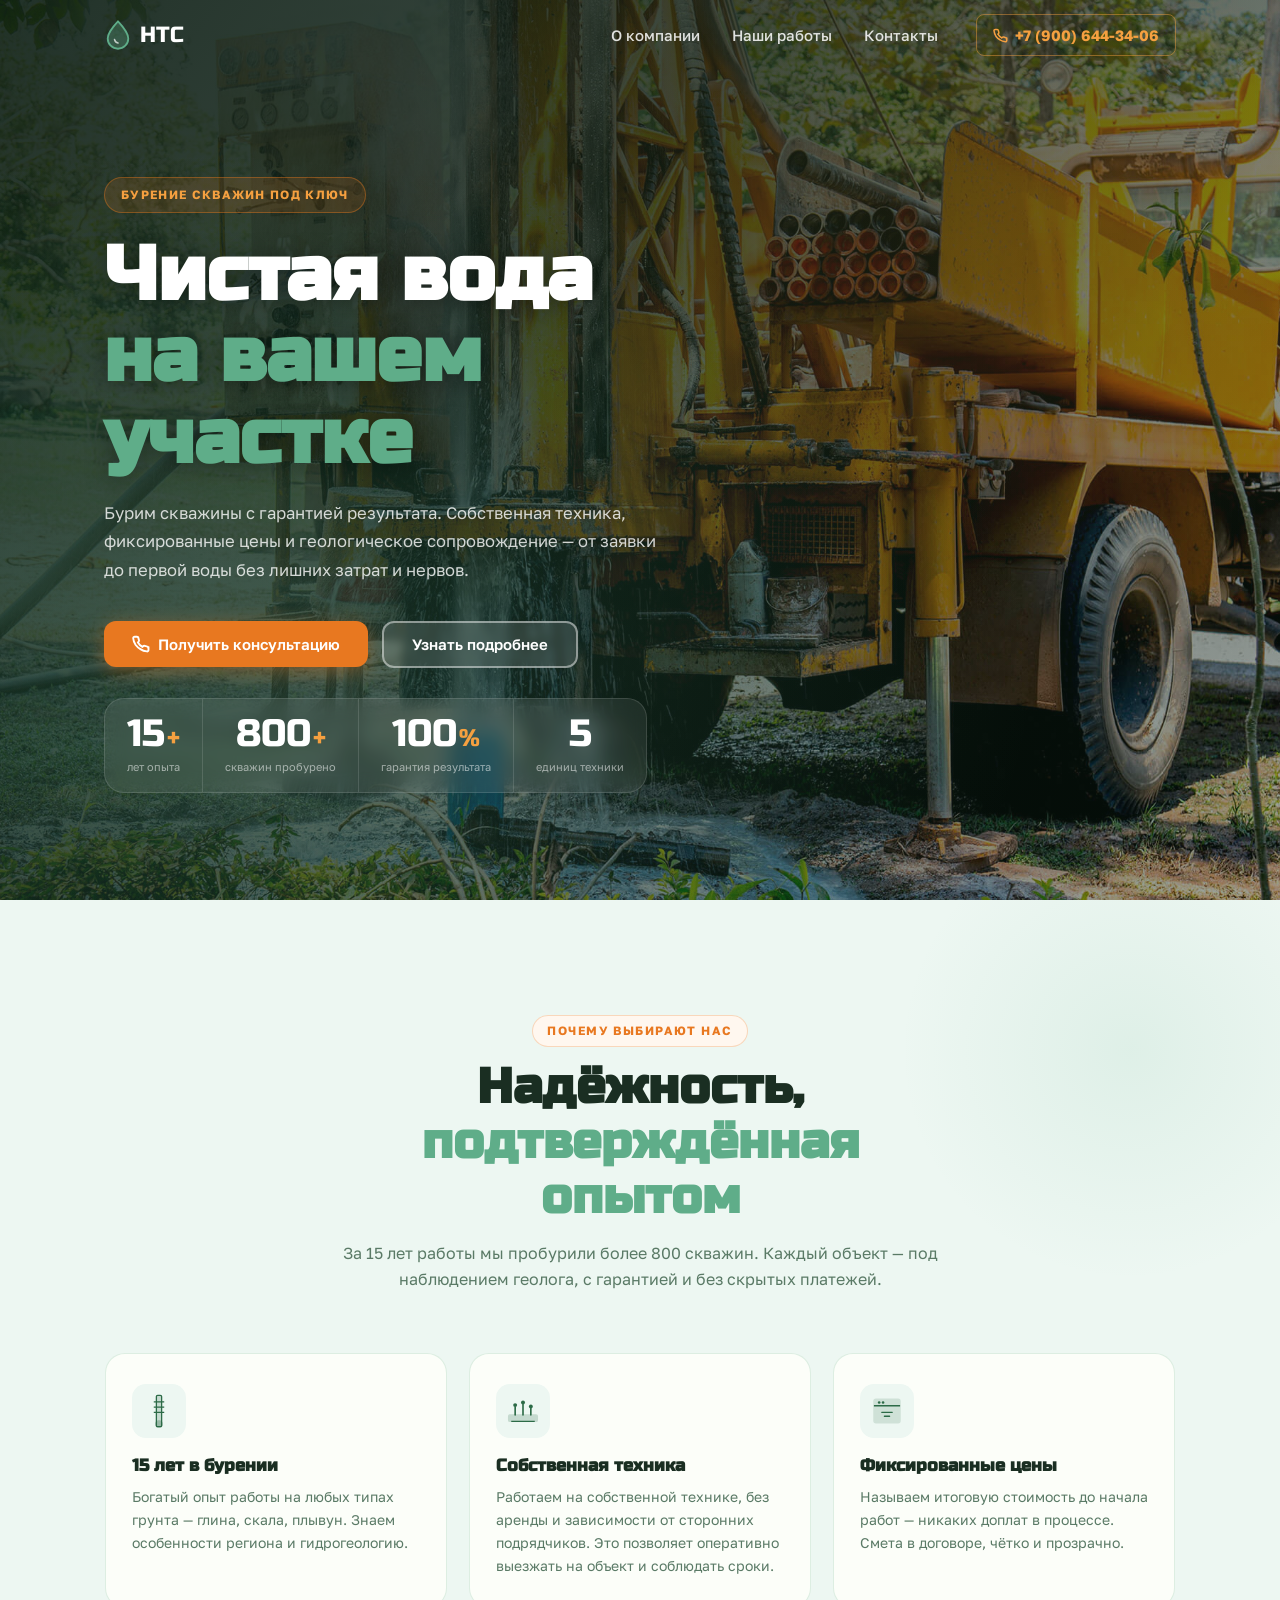
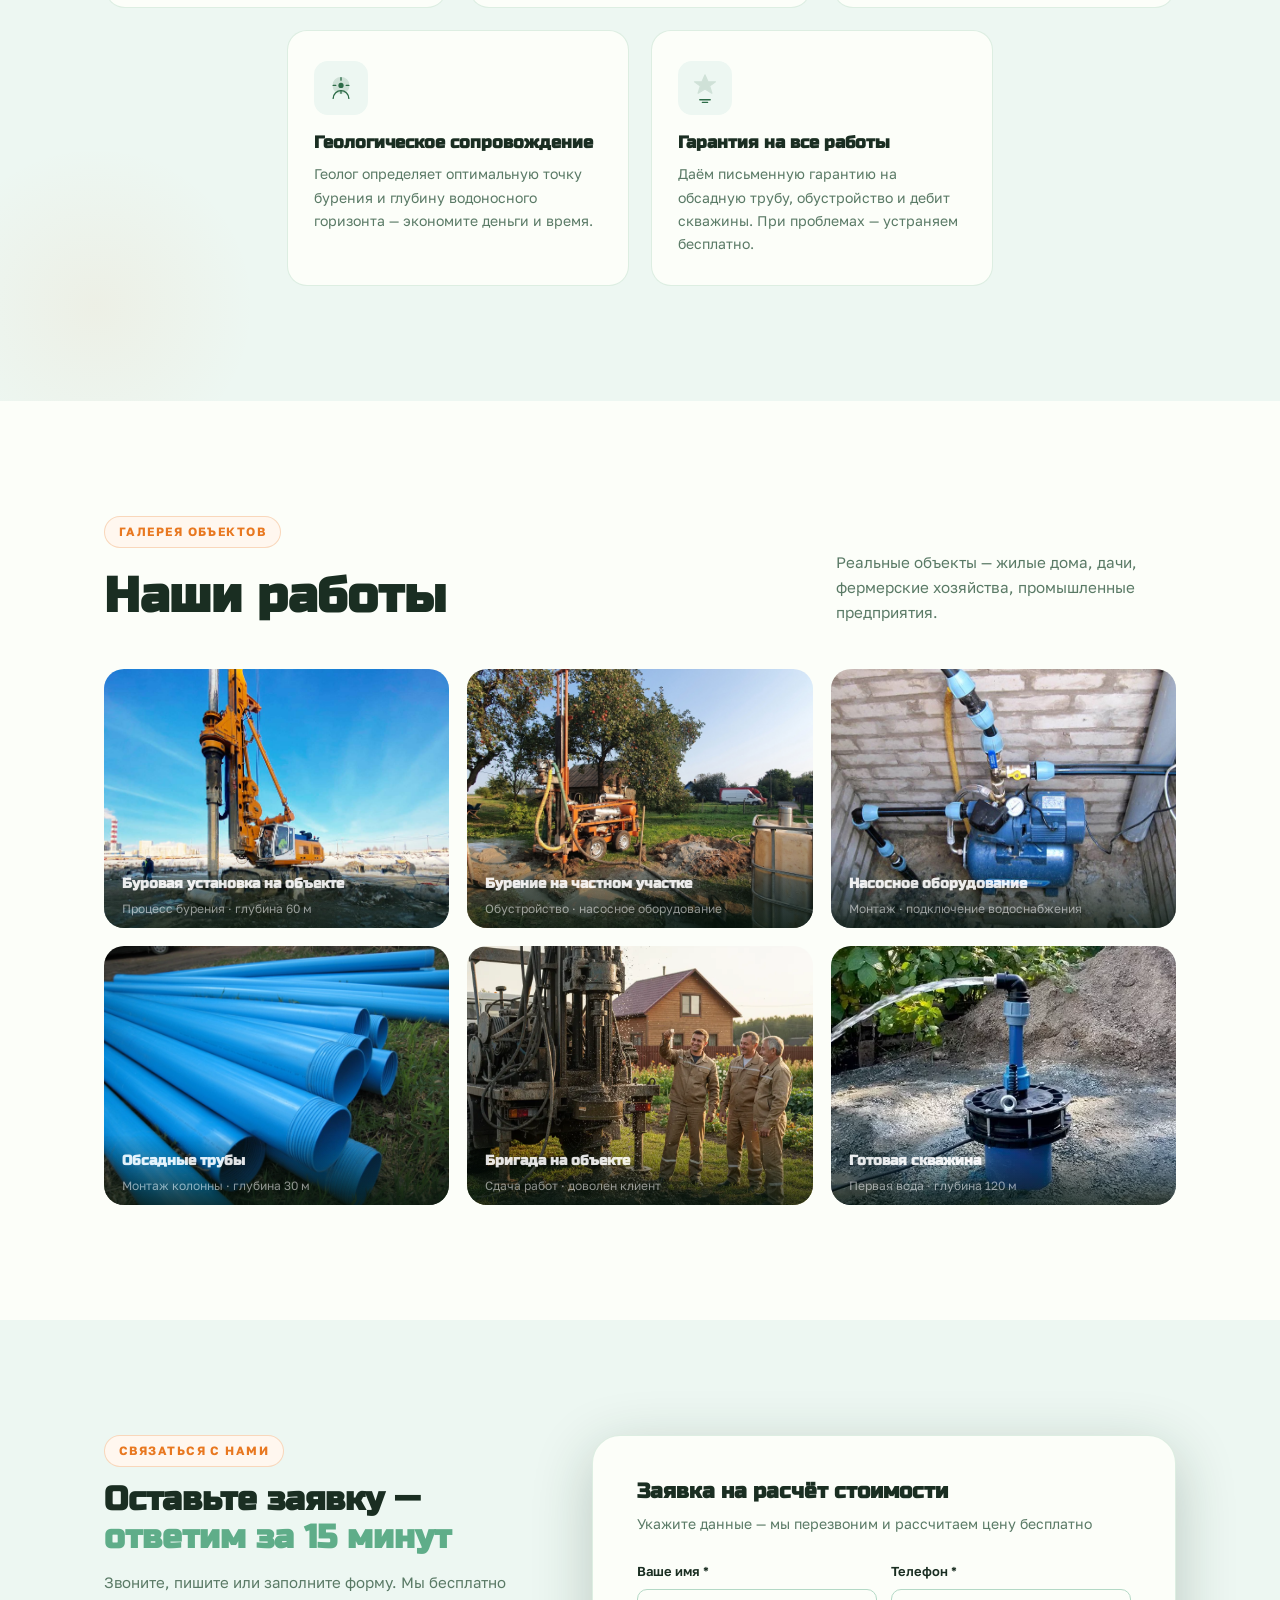
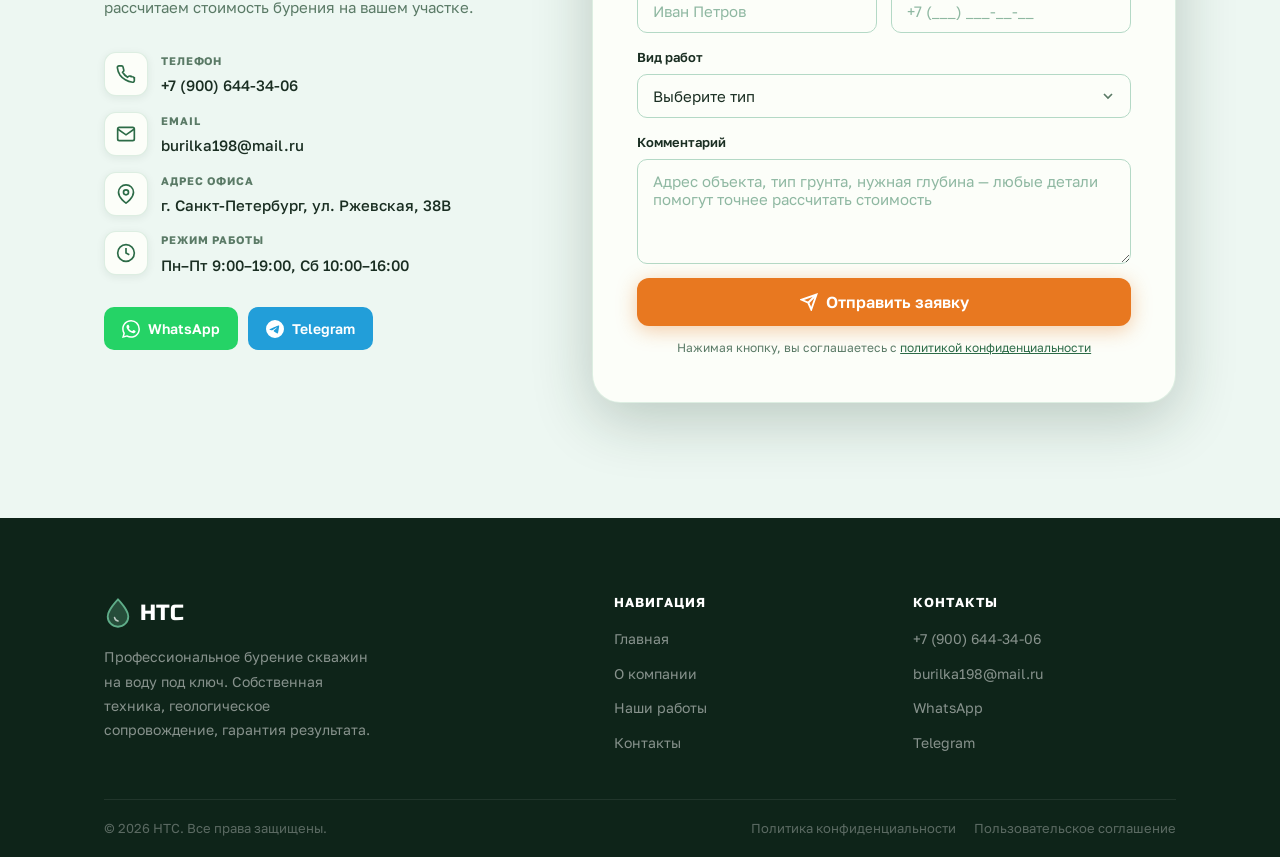
==== commit 70278b23: "в форме обратной связи, хедер футер правки" ====
--- a/index.html
+++ b/index.html
@@ -3,7 +3,7 @@
 <head>
   <meta charset="UTF-8" />
   <meta name="viewport" content="width=device-width, initial-scale=1.0" />
-  <title>АкваДрил — Бурение скважин на воду</title>
+  <title>НТС — Бурение скважин на воду</title>
   <link rel="preconnect" href="https://fonts.googleapis.com" />
   <link rel="preconnect" href="https://fonts.gstatic.com" crossorigin />
   <link href="https://fonts.googleapis.com/css2?family=Russo+One&family=Golos+Text:wght@400;500;600;700&display=swap" rel="stylesheet" />
@@ -21,16 +21,16 @@
             <path d="M12 2C12 2 3 11.5 3 17a9 9 0 0 0 18 0C21 11.5 12 2 12 2Z" stroke="currentColor" stroke-width="1.6" stroke-linejoin="round"/>
             <path d="M9 18a4 4 0 0 0 3 3" stroke="white" stroke-width="1.4" stroke-linecap="round" opacity="0.7"/>
           </svg>
-          Аква<span>Дрил</span>
+          НТС
         </a>
         <ul class="nav-links">
           <li><a href="#about">О компании</a></li>
           <li><a href="#portfolio">Наши работы</a></li>
           <li><a href="#contacts">Контакты</a></li>
         </ul>
-        <a href="tel:+79001234567" class="nav-phone">
+        <a href="tel:+79006443406" class="nav-phone">
           <svg width="15" height="15" viewBox="0 0 24 24" fill="none" stroke="currentColor" stroke-width="2.5"><path d="M22 16.92v3a2 2 0 0 1-2.18 2 19.79 19.79 0 0 1-8.63-3.07A19.5 19.5 0 0 1 4.69 13.1a19.79 19.79 0 0 1-3.07-8.67A2 2 0 0 1 3.6 2.28h3a2 2 0 0 1 2 1.72c.127.96.361 1.903.7 2.81a2 2 0 0 1-.45 2.11L7.91 9.91a16 16 0 0 0 6 6l.91-.91a2 2 0 0 1 2.11-.45c.907.339 1.85.573 2.81.7A2 2 0 0 1 21.72 17z"/></svg>
-          +7 (900) 123-45-67
+          +7 (900) 644-34-06
         </a>
         <button class="nav-burger" id="burger" aria-label="Открыть меню" aria-expanded="false">
           <span></span><span></span><span></span>
@@ -41,9 +41,9 @@
       <a href="#about" class="mob-link">О компании</a>
       <a href="#portfolio" class="mob-link">Наши работы</a>
       <a href="#contacts" class="mob-link">Контакты</a>
-      <a href="tel:+79001234567" class="mob-link mob-phone">
+      <a href="tel:+79006443406" class="mob-link mob-phone">
         <svg width="16" height="16" viewBox="0 0 24 24" fill="none" stroke="currentColor" stroke-width="2.5"><path d="M22 16.92v3a2 2 0 0 1-2.18 2 19.79 19.79 0 0 1-8.63-3.07A19.5 19.5 0 0 1 4.69 13.1a19.79 19.79 0 0 1-3.07-8.67A2 2 0 0 1 3.6 2.28h3a2 2 0 0 1 2 1.72c.127.96.361 1.903.7 2.81a2 2 0 0 1-.45 2.11L7.91 9.91a16 16 0 0 0 6 6l.91-.91a2 2 0 0 1 2.11-.45c.907.339 1.85.573 2.81.7A2 2 0 0 1 21.72 17z"/></svg>
-        +7 (900) 123-45-67
+        +7 (900) 644-34-06
       </a>
     </nav>
   </header>
@@ -130,7 +130,7 @@
             </svg>
           </div>
           <h3>Собственная техника</h3>
-          <p>5 буровых установок в парке — не арендуем, не зависим от сторонних компаний. Выезд в любой день без задержек.</p>
+          <p>Работаем на собственной технике, без аренды и зависимости от сторонних подрядчиков. Это позволяет оперативно выезжать на объект и соблюдать сроки.</p>
         </div>
 
         <div class="adv-card reveal reveal-d3">
@@ -229,30 +229,30 @@
               <div class="contact-ico">
                 <svg width="20" height="20" viewBox="0 0 24 24" fill="none" stroke="currentColor" stroke-width="2"><path d="M22 16.92v3a2 2 0 0 1-2.18 2 19.79 19.79 0 0 1-8.63-3.07A19.5 19.5 0 0 1 4.69 13.1a19.79 19.79 0 0 1-3.07-8.67A2 2 0 0 1 3.6 2.28h3a2 2 0 0 1 2 1.72c.127.96.361 1.903.7 2.81a2 2 0 0 1-.45 2.11L7.91 9.91a16 16 0 0 0 6 6l.91-.91a2 2 0 0 1 2.11-.45c.907.339 1.85.573 2.81.7A2 2 0 0 1 21.72 17z"/></svg>
               </div>
-              <div><strong>Телефон</strong><a href="tel:+79001234567">+7 (900) 123-45-67</a></div>
+              <div><strong>Телефон</strong><a href="tel:+79006443406">+7 (900) 644-34-06</a></div>
             </div>
             <div class="contact-item">
               <div class="contact-ico">
                 <svg width="20" height="20" viewBox="0 0 24 24" fill="none" stroke="currentColor" stroke-width="2"><path d="M4 4h16c1.1 0 2 .9 2 2v12c0 1.1-.9 2-2 2H4c-1.1 0-2-.9-2-2V6c0-1.1.9-2 2-2z"/><polyline points="22,6 12,13 2,6"/></svg>
               </div>
-              <div><strong>Email</strong><a href="mailto:info@akwadril.ru">info@akwadril.ru</a></div>
+              <div><strong>Email</strong><a href="mailto:burilka198@mail.ru">burilka198@mail.ru</a></div>
             </div>
             <div class="contact-item">
               <div class="contact-ico">
                 <svg width="20" height="20" viewBox="0 0 24 24" fill="none" stroke="currentColor" stroke-width="2"><path d="M21 10c0 7-9 13-9 13s-9-6-9-13a9 9 0 0 1 18 0z"/><circle cx="12" cy="10" r="3"/></svg>
               </div>
-              <div><strong>Адрес офиса</strong><span>г. Москва, ул. Примерная, д. 12, офис 34</span></div>
+              <div><strong>Адрес офиса</strong><span>г. Санкт-Петербург, ул. Ржевская, 38В</span></div>
             </div>
             <div class="contact-item">
               <div class="contact-ico">
                 <svg width="20" height="20" viewBox="0 0 24 24" fill="none" stroke="currentColor" stroke-width="2"><circle cx="12" cy="12" r="10"/><polyline points="12 6 12 12 16 14"/></svg>
               </div>
-              <div><strong>Режим работы</strong><span>Пн–Пт 8:00–19:00, Сб 9:00–16:00</span></div>
+              <div><strong>Режим работы</strong><span>Пн–Пт 9:00–19:00, Сб 10:00–16:00</span></div>
             </div>
           </div>
 
           <div class="messengers">
-            <a href="https://wa.me/79001234567" class="msg-btn msg-wa" target="_blank" rel="noopener noreferrer">
+            <a href="https://wa.me/79006443406" class="msg-btn msg-wa" target="_blank" rel="noopener noreferrer">
               <svg width="18" height="18" viewBox="0 0 24 24" fill="currentColor"><path d="M17.472 14.382c-.297-.149-1.758-.867-2.03-.967-.273-.099-.471-.148-.67.15-.197.297-.767.966-.94 1.164-.173.199-.347.223-.644.075-.297-.15-1.255-.463-2.39-1.475-.883-.788-1.48-1.761-1.653-2.059-.173-.297-.018-.458.13-.606.134-.133.298-.347.446-.52.149-.174.198-.298.298-.497.099-.198.05-.371-.025-.52-.075-.149-.669-1.612-.916-2.207-.242-.579-.487-.5-.669-.51-.173-.008-.371-.01-.57-.01-.198 0-.52.074-.792.372-.272.297-1.04 1.016-1.04 2.479 0 1.462 1.065 2.875 1.213 3.074.149.198 2.096 3.2 5.077 4.487.709.306 1.262.489 1.694.625.712.227 1.36.195 1.871.118.571-.085 1.758-.719 2.006-1.413.248-.694.248-1.289.173-1.413-.074-.124-.272-.198-.57-.347m-5.421 7.403h-.004a9.87 9.87 0 0 1-5.031-1.378l-.361-.214-3.741.982.998-3.648-.235-.374a9.86 9.86 0 0 1-1.51-5.26c.001-5.45 4.436-9.884 9.888-9.884 2.64 0 5.122 1.03 6.988 2.898a9.825 9.825 0 0 1 2.893 6.994c-.003 5.45-4.437 9.884-9.885 9.884m8.413-18.297A11.815 11.815 0 0 0 12.05 0C5.495 0 .16 5.335.157 11.892c0 2.096.547 4.142 1.588 5.945L.057 24l6.305-1.654a11.882 11.882 0 0 0 5.683 1.448h.005c6.554 0 11.89-5.335 11.893-11.893a11.821 11.821 0 0 0-3.48-8.413Z"/></svg>
               WhatsApp
             </a>
@@ -322,7 +322,7 @@
               <path d="M12 2C12 2 3 11.5 3 17a9 9 0 0 0 18 0C21 11.5 12 2 12 2Z" stroke="currentColor" stroke-width="1.6" stroke-linejoin="round"/>
               <path d="M9 18a4 4 0 0 0 3 3" stroke="white" stroke-width="1.4" stroke-linecap="round" opacity="0.7"/>
             </svg>
-            Аква<span>Дрил</span>
+            НТС
           </a>
           <p>Профессиональное бурение скважин на воду под ключ. Собственная техника, геологическое сопровождение, гарантия результата.</p>
         </div>
@@ -338,15 +338,15 @@
         <div class="footer-col">
           <h4>Контакты</h4>
           <ul>
-            <li><a href="tel:+79001234567">+7 (900) 123-45-67</a></li>
-            <li><a href="mailto:info@akwadril.ru">info@akwadril.ru</a></li>
-            <li><a href="https://wa.me/79001234567" target="_blank" rel="noopener">WhatsApp</a></li>
+            <li><a href="tel:+79006443406">+7 (900) 644-34-06</a></li>
+            <li><a href="mailto:burilka198@mail.ru">burilka198@mail.ru</a></li>
+            <li><a href="https://wa.me/79006443406" target="_blank" rel="noopener">WhatsApp</a></li>
             <li><a href="https://t.me/akwadril" target="_blank" rel="noopener">Telegram</a></li>
           </ul>
         </div>
       </div>
       <div class="footer-bottom">
-        <p>&copy; 2026 АкваДрил. Все права защищены.</p>
+        <p>&copy; 2026 НТС. Все права защищены.</p>
         <div class="footer-legal">
           <a href="privacy.html" target="_blank">Политика конфиденциальности</a>
           <a href="privacy.html">Пользовательское соглашение</a>
@@ -356,7 +356,7 @@
   </footer>
 
   <!-- STICKY CALL (mobile) -->
-  <a href="tel:+79001234567" class="sticky-call" aria-label="Позвонить">
+  <a href="tel:+79006443406" class="sticky-call" aria-label="Позвонить">
     <svg width="26" height="26" viewBox="0 0 24 24" fill="none" stroke="white" stroke-width="2.5"><path d="M22 16.92v3a2 2 0 0 1-2.18 2 19.79 19.79 0 0 1-8.63-3.07A19.5 19.5 0 0 1 4.69 13.1a19.79 19.79 0 0 1-3.07-8.67A2 2 0 0 1 3.6 2.28h3a2 2 0 0 1 2 1.72c.127.96.361 1.903.7 2.81a2 2 0 0 1-.45 2.11L7.91 9.91a16 16 0 0 0 6 6l.91-.91a2 2 0 0 1 2.11-.45c.907.339 1.85.573 2.81.7A2 2 0 0 1 21.72 17z"/></svg>
   </a>
 
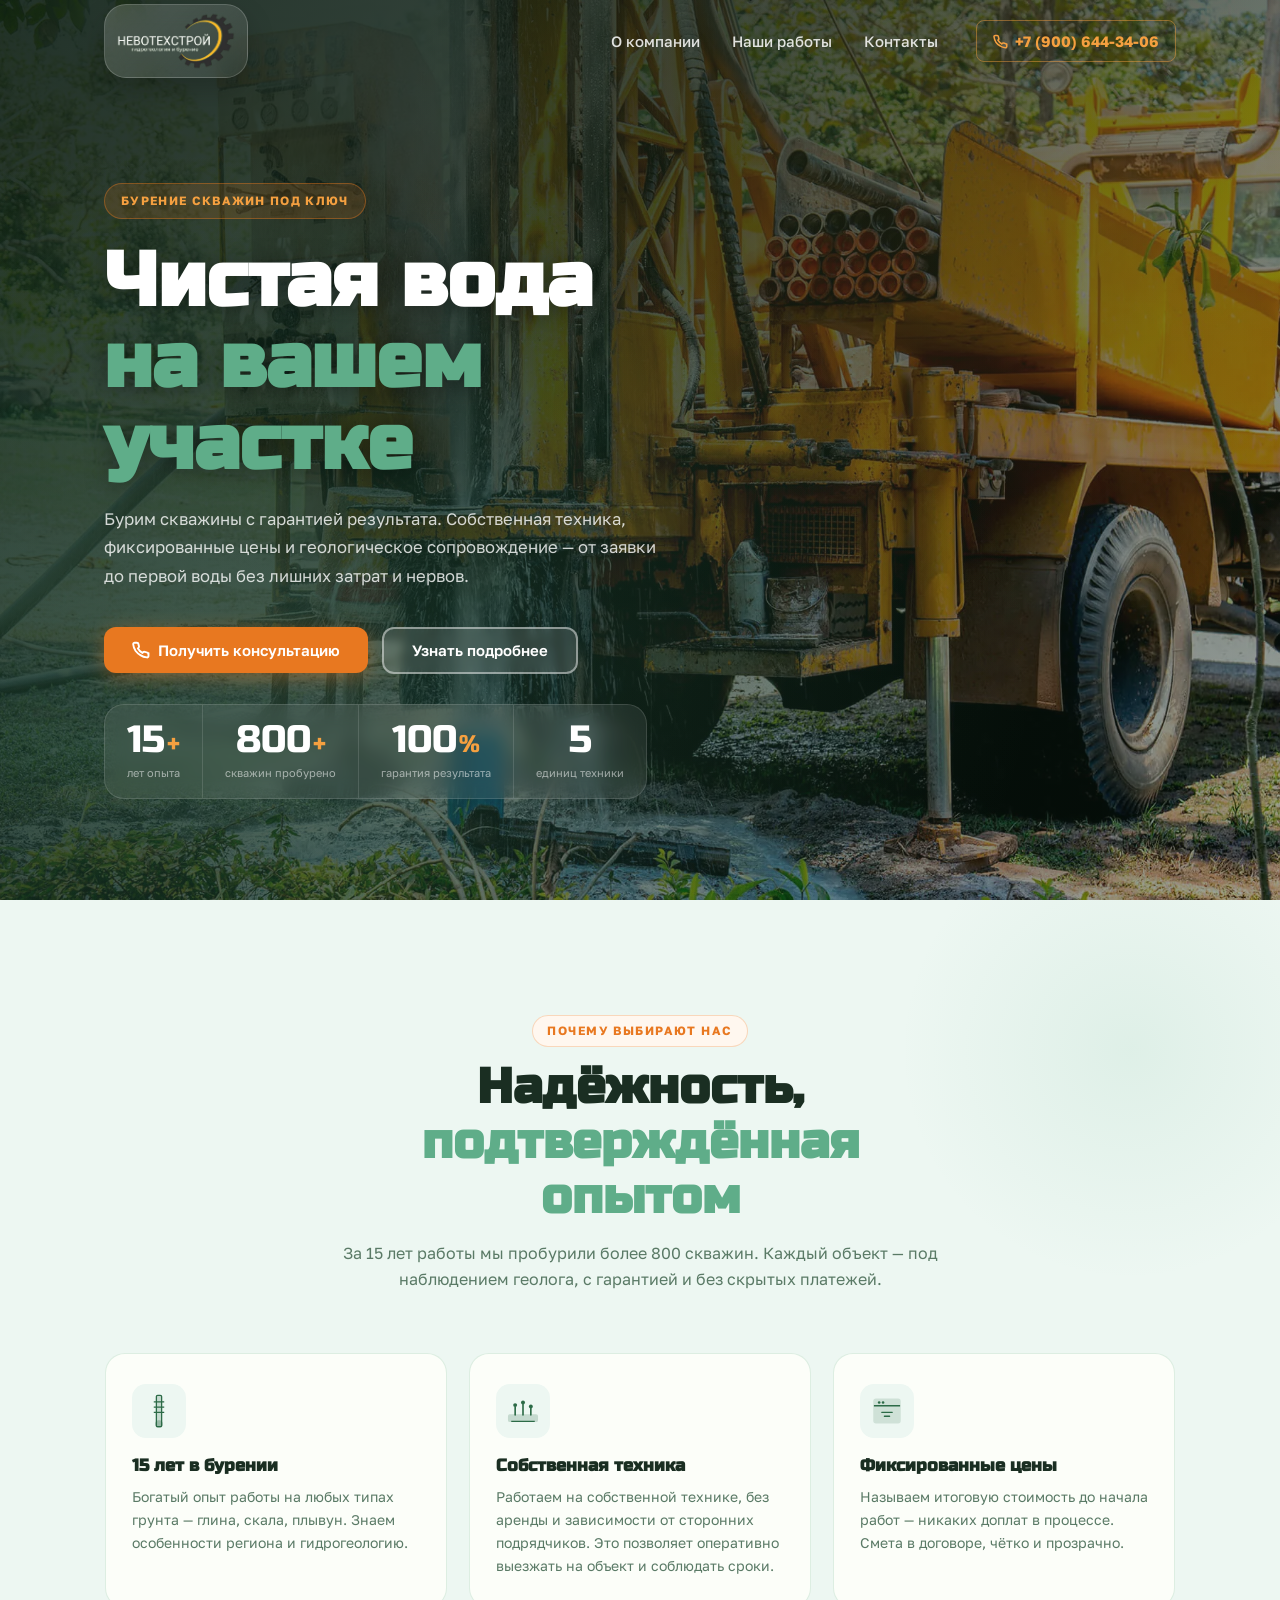
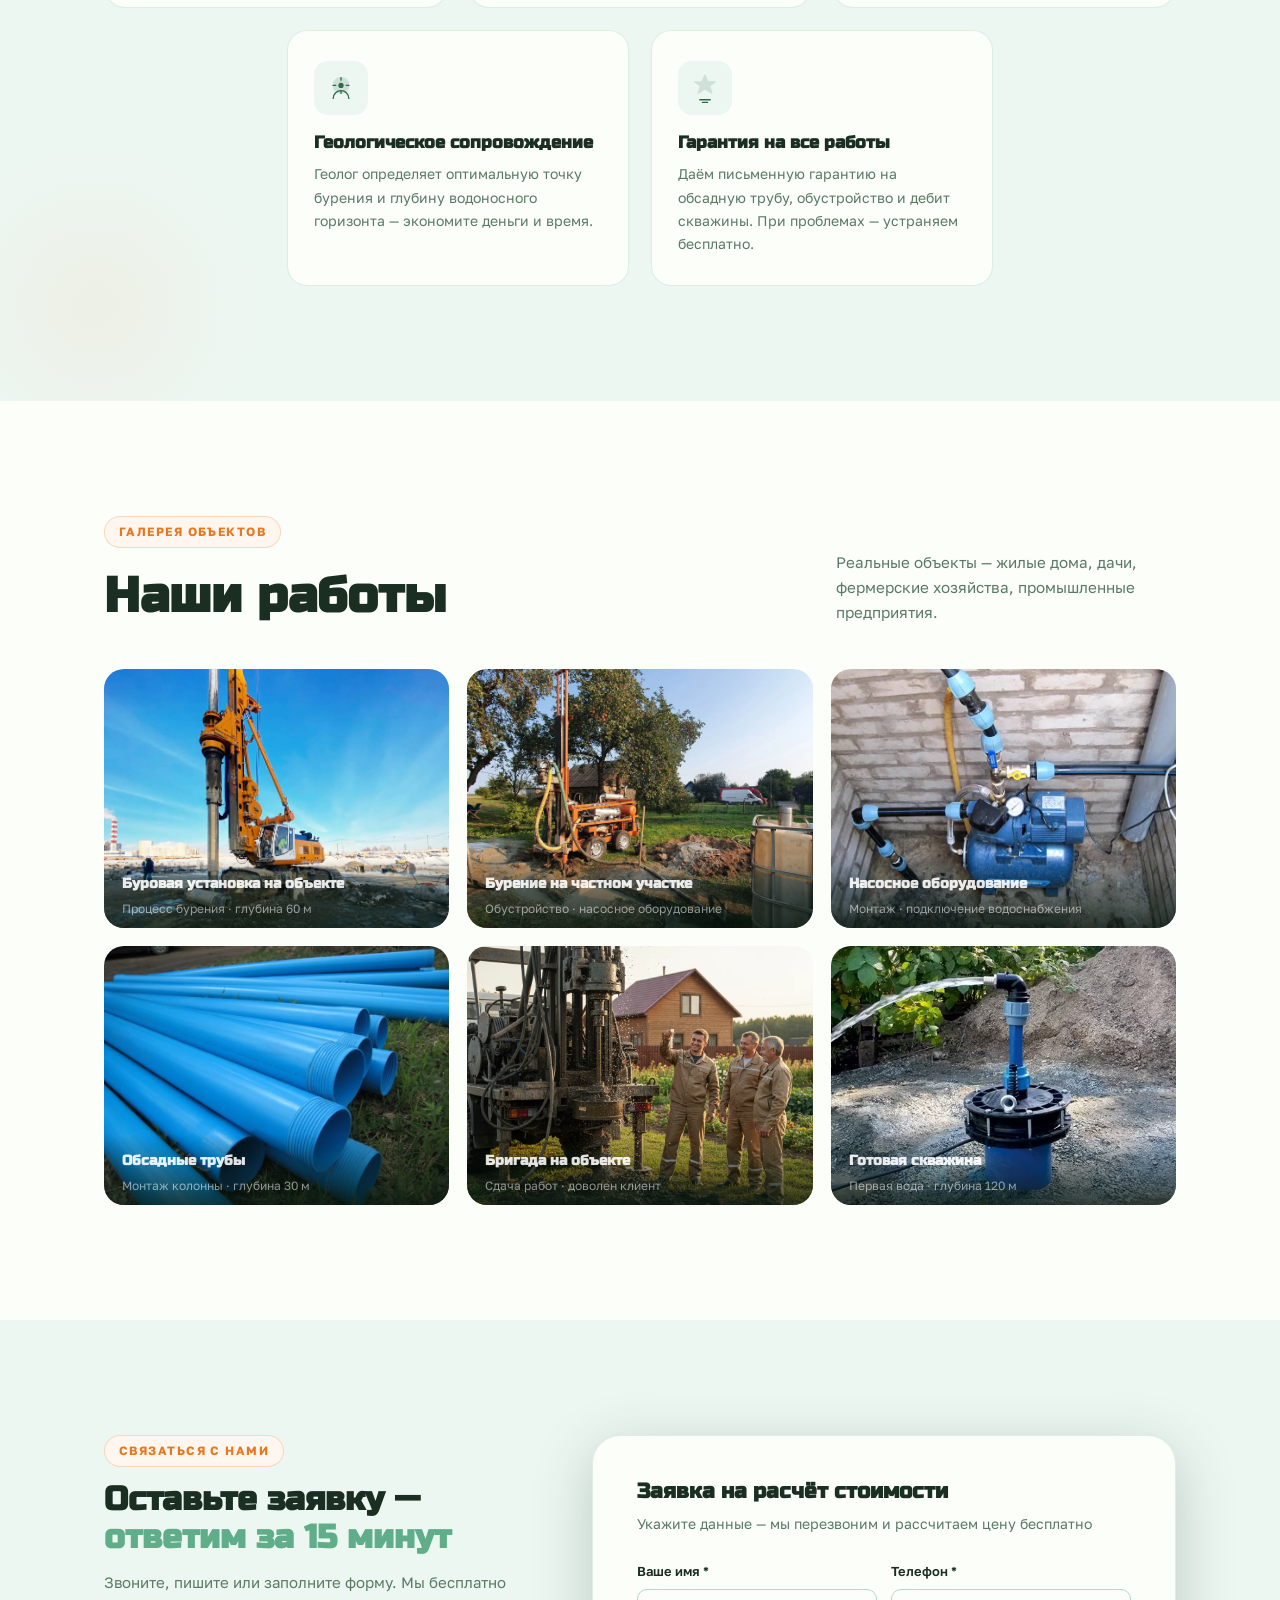
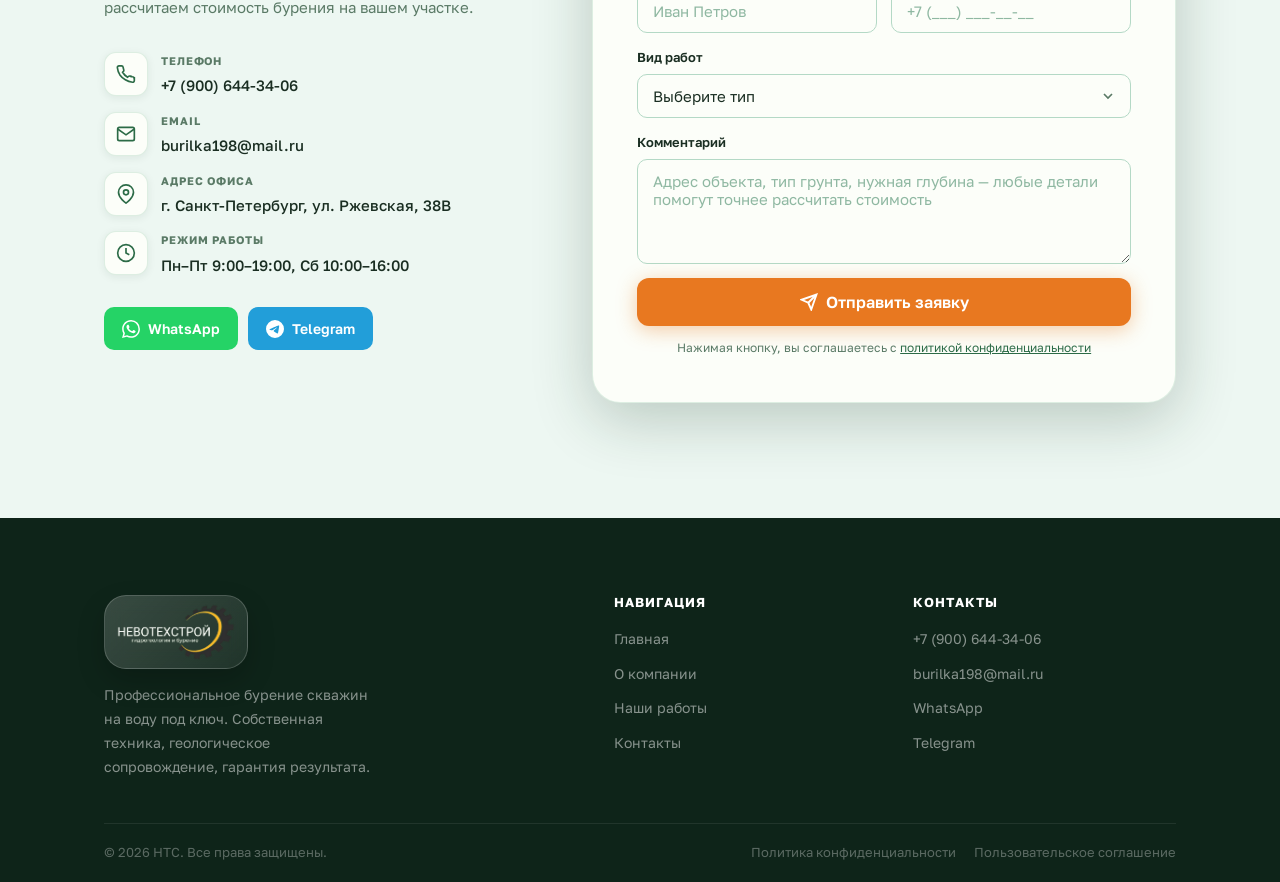
==== commit 919a3fe3: "новый лого" ====
--- a/index.html
+++ b/index.html
@@ -8,6 +8,7 @@
   <link rel="preconnect" href="https://fonts.gstatic.com" crossorigin />
   <link href="https://fonts.googleapis.com/css2?family=Russo+One&family=Golos+Text:wght@400;500;600;700&display=swap" rel="stylesheet" />
   <link rel="stylesheet" href="style.css" />
+  <link rel="stylesheet" href="brand.css" />
 </head>
 <body>
 
@@ -15,13 +16,10 @@
   <header id="nav" class="nav">
     <div class="container">
       <nav class="nav-inner">
-        <a href="#hero" class="nav-logo">
-          <svg class="nav-logo-icon" viewBox="0 0 24 28" fill="none">
-            <path d="M12 2C12 2 3 11.5 3 17a9 9 0 0 0 18 0C21 11.5 12 2 12 2Z" fill="currentColor" opacity="0.3"/>
-            <path d="M12 2C12 2 3 11.5 3 17a9 9 0 0 0 18 0C21 11.5 12 2 12 2Z" stroke="currentColor" stroke-width="1.6" stroke-linejoin="round"/>
-            <path d="M9 18a4 4 0 0 0 3 3" stroke="white" stroke-width="1.4" stroke-linecap="round" opacity="0.7"/>
-          </svg>
-          НТС
+        <a href="#hero" class="nav-logo" aria-label="Невотехстрой">
+          <span class="nav-logo-badge">
+            <img src="./images/logo.webp" class="nav-logo-image" alt="Невотехстрой" decoding="async" />
+          </span>
         </a>
         <ul class="nav-links">
           <li><a href="#about">О компании</a></li>
@@ -49,7 +47,7 @@
   </header>
 
   <!-- HERO -->
-  <!-- ВАЖНО: сохраните фото буровой установки в папку проекта как "hero.jpg" -->
+  <!-- ВАЖНО: сохраните фото буровой установки в папку проекта как "hero.webp" -->
   <section id="hero" class="hero">
     <div class="hero-bg">
       <div class="hero-overlay"></div>
@@ -187,19 +185,19 @@
       </div>
       <div class="portfolio-grid">
         <div class="p-card p-card--wide reveal">
-          <img src="./images/бур на объекте.jpg" alt="Буровая установка на объекте" loading="lazy" />
+          <img src="./images/бур на объекте.webp" alt="Буровая установка на объекте" loading="lazy" />
           <div class="p-label"><h4>Буровая установка на объекте</h4><span>Процесс бурения · глубина 60 м</span></div>
         </div>
         <div class="p-card reveal reveal-d1">
-          <img src="./images/бурение скважины в частном.jpg" alt="Бурение скважины на участке" loading="lazy" />
+          <img src="./images/бурение скважины в частном.webp" alt="Бурение скважины на участке" loading="lazy" />
           <div class="p-label"><h4>Бурение на частном участке</h4><span>Обустройство · насосное оборудование</span></div>
         </div>
         <div class="p-card reveal reveal-d2">
-          <img src="./images/насосное оборудование.jpg" alt="Насосное оборудование" loading="lazy" />
+          <img src="./images/насосное оборудование.webp" alt="Насосное оборудование" loading="lazy" />
           <div class="p-label"><h4>Насосное оборудование</h4><span>Монтаж · подключение водоснабжения</span></div>
         </div>
         <div class="p-card reveal reveal-d1">
-          <img src="./images/обсадная труба.jpg" alt="Обсадные трубы" loading="lazy" />
+          <img src="./images/обсадная труба.webp" alt="Обсадные трубы" loading="lazy" />
           <div class="p-label"><h4>Обсадные трубы</h4><span>Монтаж колонны · глубина 30 м</span></div>
         </div>
         <div class="p-card reveal reveal-d2">
@@ -316,13 +314,10 @@
     <div class="container">
       <div class="footer-inner">
         <div class="footer-brand">
-          <a href="#hero" class="nav-logo">
-            <svg class="nav-logo-icon" viewBox="0 0 24 28" fill="none">
-              <path d="M12 2C12 2 3 11.5 3 17a9 9 0 0 0 18 0C21 11.5 12 2 12 2Z" fill="currentColor" opacity="0.3"/>
-              <path d="M12 2C12 2 3 11.5 3 17a9 9 0 0 0 18 0C21 11.5 12 2 12 2Z" stroke="currentColor" stroke-width="1.6" stroke-linejoin="round"/>
-              <path d="M9 18a4 4 0 0 0 3 3" stroke="white" stroke-width="1.4" stroke-linecap="round" opacity="0.7"/>
-            </svg>
-            НТС
+          <a href="#hero" class="nav-logo" aria-label="Невотехстрой">
+            <span class="nav-logo-badge">
+              <img src="./images/logo.webp" class="nav-logo-image" alt="Невотехстрой" loading="lazy" decoding="async" />
+            </span>
           </a>
           <p>Профессиональное бурение скважин на воду под ключ. Собственная техника, геологическое сопровождение, гарантия результата.</p>
         </div>
--- a/style.css
+++ b/style.css
@@ -28,7 +28,7 @@
   --fh: 'Russo One', sans-serif;
   --fb: 'Golos Text', sans-serif;
 
-  --nav-h: 70px;
+  --nav-h: 82px;
   --r:  12px;
   --rl: 20px;
   --rx: 28px;
@@ -162,19 +162,6 @@
   height: var(--nav-h);
 }
 
-/* Logo */
-.nav-logo {
-  display: flex;
-  align-items: center;
-  gap: 8px;
-  font-family: var(--fh);
-  font-size: 22px;
-  color: #fff;
-  flex-shrink: 0;
-}
-.nav-logo span { color: var(--orange); }
-.nav-logo-icon { width:28px; height:32px; color:var(--green); flex-shrink:0; }
-
 /* Desktop links */
 .nav-links { display:flex; align-items:center; gap:4px; margin-left:auto; }
 .nav-links a {
@@ -282,7 +269,7 @@
   position: absolute;
   inset: 0;
   z-index: 0;
-  background-image: url('./images/hero.jpg');
+  background-image: url('./images/hero.webp');
   background-size: cover;
   background-position: center 30%;
   background-repeat: no-repeat;
@@ -687,7 +674,6 @@
   padding-bottom: 44px;
   border-bottom: 1px solid rgba(255,255,255,.08);
 }
-.footer-brand .nav-logo { color:#fff; margin-bottom:14px; display:inline-flex; }
 .footer-brand p { font-size:14px; line-height:1.72; color:rgba(255,255,255,.5); max-width:270px; }
 .footer-col h4 {
   color:#fff; font-family:var(--fb); font-size:13px;
@@ -745,7 +731,7 @@
    RESPONSIVE — ≤1024px (tablet)
 ════════════════════════════════════════════════════════════ */
 @media (max-width:1024px) {
-  :root { --nav-h: 64px; }
+  :root { --nav-h: 72px; }
 
   .nav-links  { display:none; }
   .nav-phone  { display:none; }
@@ -817,10 +803,7 @@
    RESPONSIVE — ≤360px / 320px (tiny)
 ════════════════════════════════════════════════════════════ */
 @media (max-width:360px) {
-  :root { --nav-h: 58px; }
-
-  .nav-logo { font-size:18px; }
-  .nav-logo-icon { width:22px; height:26px; }
+  :root { --nav-h: 64px; }
 
   .btn { padding:13px 20px; font-size:14px; }
 
--- a/brand.css
+++ b/brand.css
@@ -0,0 +1,47 @@
+.nav-logo {
+  display: inline-flex;
+  align-items: center;
+  text-decoration: none;
+  flex-shrink: 0;
+}
+
+.nav-logo-badge {
+  display: inline-flex;
+  align-items: center;
+  justify-content: center;
+  padding: 6px 10px;
+  border-radius: 22px;
+  background: linear-gradient(135deg, rgba(255, 255, 255, 0.18), rgba(255, 255, 255, 0.08));
+  border: 1px solid rgba(255, 255, 255, 0.18);
+  box-shadow: 0 12px 28px rgba(0, 0, 0, 0.2);
+  backdrop-filter: blur(10px);
+  transition: transform 0.22s ease, border-color 0.22s ease, box-shadow 0.22s ease, background 0.22s ease;
+}
+
+.nav-logo:hover .nav-logo-badge {
+  transform: translateY(-1px);
+  border-color: rgba(232, 120, 32, 0.55);
+  background: linear-gradient(135deg, rgba(255, 255, 255, 0.24), rgba(255, 255, 255, 0.1));
+  box-shadow: 0 14px 30px rgba(0, 0, 0, 0.24);
+}
+
+.nav-logo-image {
+  display: block;
+  width: clamp(96px, 10vw, 122px);
+  height: auto;
+}
+
+.footer-brand .nav-logo {
+  margin-bottom: 14px;
+}
+
+@media (max-width: 360px) {
+  .nav-logo-badge {
+    padding: 5px 8px;
+    border-radius: 18px;
+  }
+
+  .nav-logo-image {
+    width: 92px;
+  }
+}
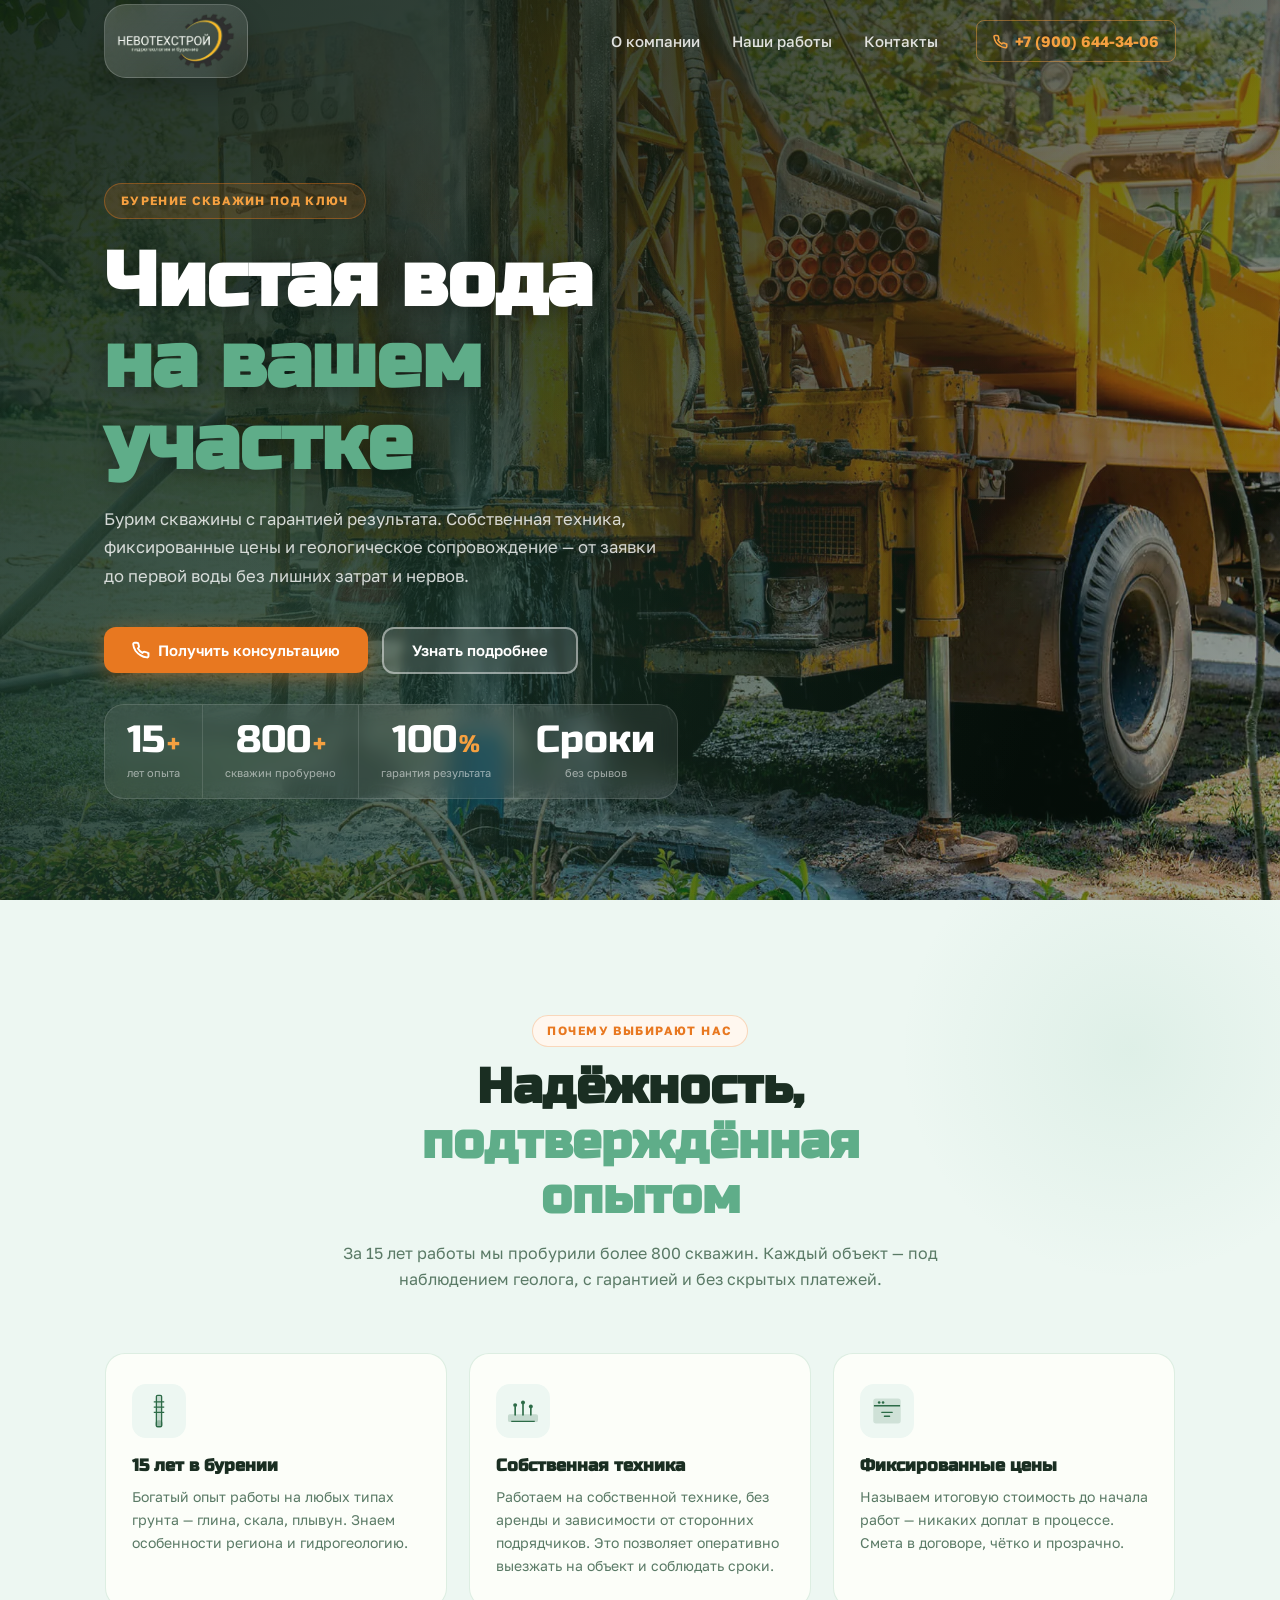
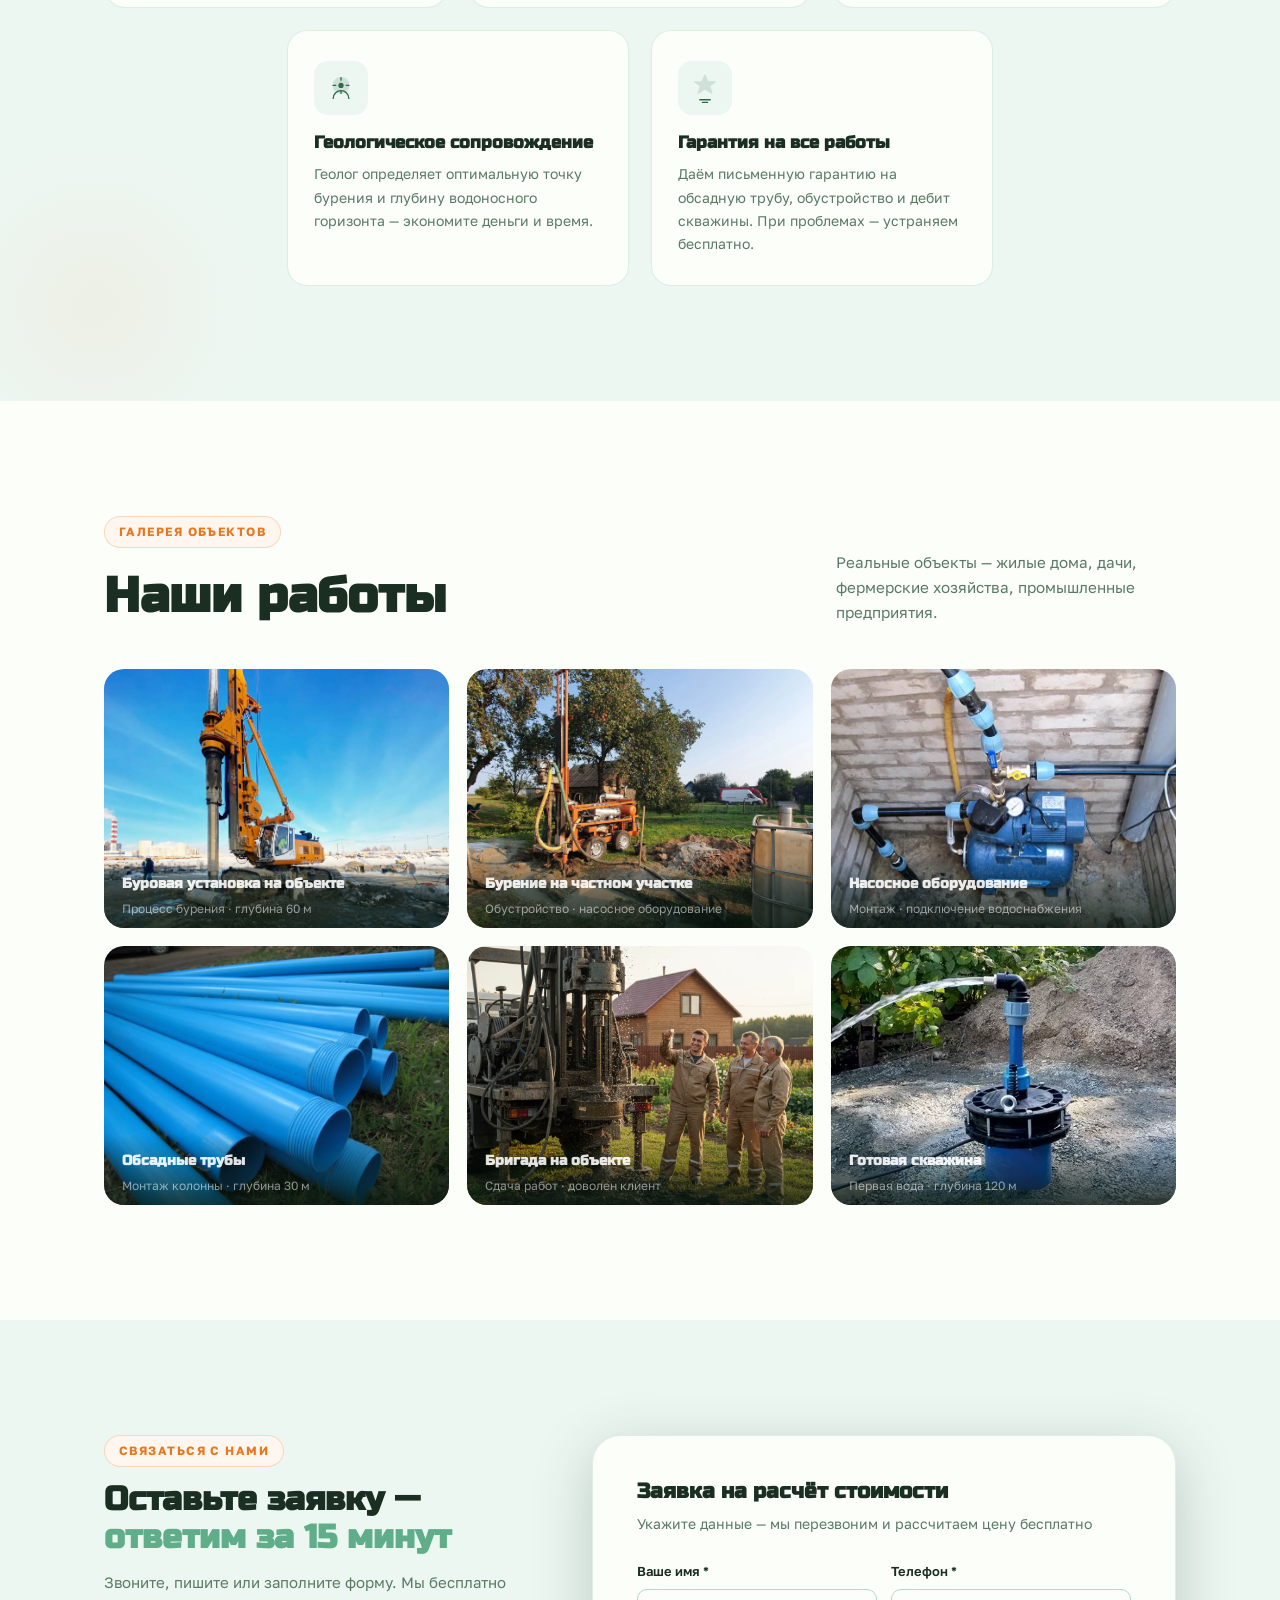
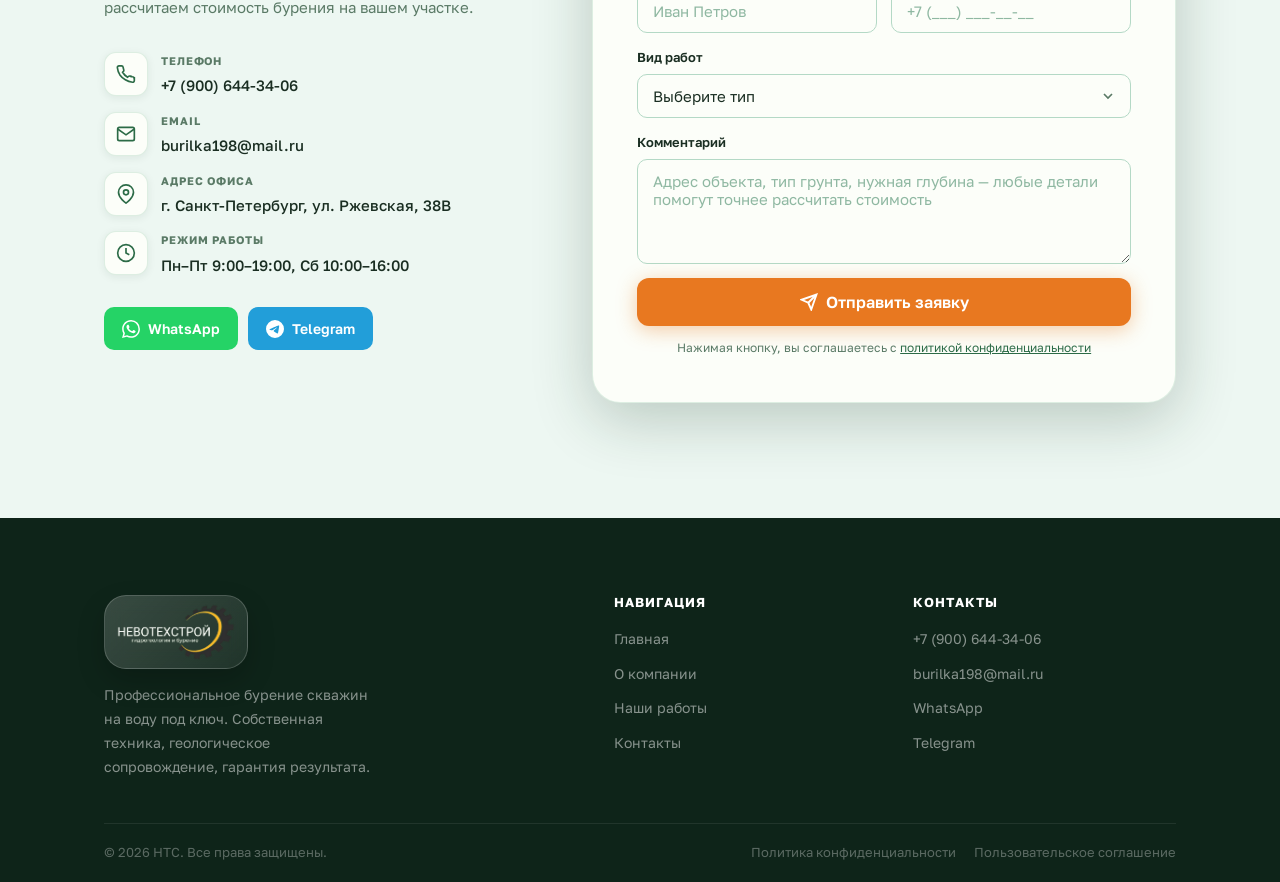
==== commit 4146a7d5: "hero поменял" ====
--- a/index.html
+++ b/index.html
@@ -85,8 +85,8 @@
             <div class="stat-label">гарантия результата</div>
           </div>
           <div class="stat-item">
-            <div class="stat-value"><span class="stat-num" data-target="5">0</span></div>
-            <div class="stat-label">единиц техники</div>
+            <div class="stat-value"><span class="stat-num">Сроки</span></div>
+            <div class="stat-label">без срывов</div>
           </div>
         </div>
       </div>
@@ -250,11 +250,11 @@
           </div>
 
           <div class="messengers">
-            <a href="https://wa.me/79006443406" class="msg-btn msg-wa" target="_blank" rel="noopener noreferrer">
+            <a href="https://wa.me/79500463406" class="msg-btn msg-wa" target="_blank" rel="noopener noreferrer">
               <svg width="18" height="18" viewBox="0 0 24 24" fill="currentColor"><path d="M17.472 14.382c-.297-.149-1.758-.867-2.03-.967-.273-.099-.471-.148-.67.15-.197.297-.767.966-.94 1.164-.173.199-.347.223-.644.075-.297-.15-1.255-.463-2.39-1.475-.883-.788-1.48-1.761-1.653-2.059-.173-.297-.018-.458.13-.606.134-.133.298-.347.446-.52.149-.174.198-.298.298-.497.099-.198.05-.371-.025-.52-.075-.149-.669-1.612-.916-2.207-.242-.579-.487-.5-.669-.51-.173-.008-.371-.01-.57-.01-.198 0-.52.074-.792.372-.272.297-1.04 1.016-1.04 2.479 0 1.462 1.065 2.875 1.213 3.074.149.198 2.096 3.2 5.077 4.487.709.306 1.262.489 1.694.625.712.227 1.36.195 1.871.118.571-.085 1.758-.719 2.006-1.413.248-.694.248-1.289.173-1.413-.074-.124-.272-.198-.57-.347m-5.421 7.403h-.004a9.87 9.87 0 0 1-5.031-1.378l-.361-.214-3.741.982.998-3.648-.235-.374a9.86 9.86 0 0 1-1.51-5.26c.001-5.45 4.436-9.884 9.888-9.884 2.64 0 5.122 1.03 6.988 2.898a9.825 9.825 0 0 1 2.893 6.994c-.003 5.45-4.437 9.884-9.885 9.884m8.413-18.297A11.815 11.815 0 0 0 12.05 0C5.495 0 .16 5.335.157 11.892c0 2.096.547 4.142 1.588 5.945L.057 24l6.305-1.654a11.882 11.882 0 0 0 5.683 1.448h.005c6.554 0 11.89-5.335 11.893-11.893a11.821 11.821 0 0 0-3.48-8.413Z"/></svg>
               WhatsApp
             </a>
-            <a href="https://t.me/akwadril" class="msg-btn msg-tg" target="_blank" rel="noopener noreferrer">
+            <a href="https://t.me/Burilka198" class="msg-btn msg-tg" target="_blank" rel="noopener noreferrer">
               <svg width="18" height="18" viewBox="0 0 24 24" fill="currentColor"><path d="M11.944 0A12 12 0 0 0 0 12a12 12 0 0 0 12 12 12 12 0 0 0 12-12A12 12 0 0 0 12 0a12 12 0 0 0-.056 0zm4.962 7.224c.1-.002.321.023.465.14a.506.506 0 0 1 .171.325c.016.093.036.306.02.472-.18 1.898-.962 6.502-1.36 8.627-.168.9-.499 1.201-.82 1.23-.696.065-1.225-.46-1.9-.902-1.056-.693-1.653-1.124-2.678-1.8-1.185-.78-.417-1.21.258-1.91.177-.184 3.247-2.977 3.307-3.23.007-.032.014-.15-.056-.212s-.174-.041-.249-.024c-.106.024-1.793 1.14-5.061 3.345-.48.33-.913.49-1.302.48-.428-.008-1.252-.241-1.865-.44-.752-.245-1.349-.374-1.297-.789.027-.216.325-.437.893-.663 3.498-1.524 5.83-2.529 6.998-3.014 3.332-1.386 4.025-1.627 4.476-1.635z"/></svg>
               Telegram
             </a>
@@ -335,8 +335,8 @@
           <ul>
             <li><a href="tel:+79006443406">+7 (900) 644-34-06</a></li>
             <li><a href="mailto:burilka198@mail.ru">burilka198@mail.ru</a></li>
-            <li><a href="https://wa.me/79006443406" target="_blank" rel="noopener">WhatsApp</a></li>
-            <li><a href="https://t.me/akwadril" target="_blank" rel="noopener">Telegram</a></li>
+            <li><a href="https://wa.me/79500463406" target="_blank" rel="noopener">WhatsApp</a></li>
+            <li><a href="https://t.me/Burilka198" target="_blank" rel="noopener">Telegram</a></li>
           </ul>
         </div>
       </div>
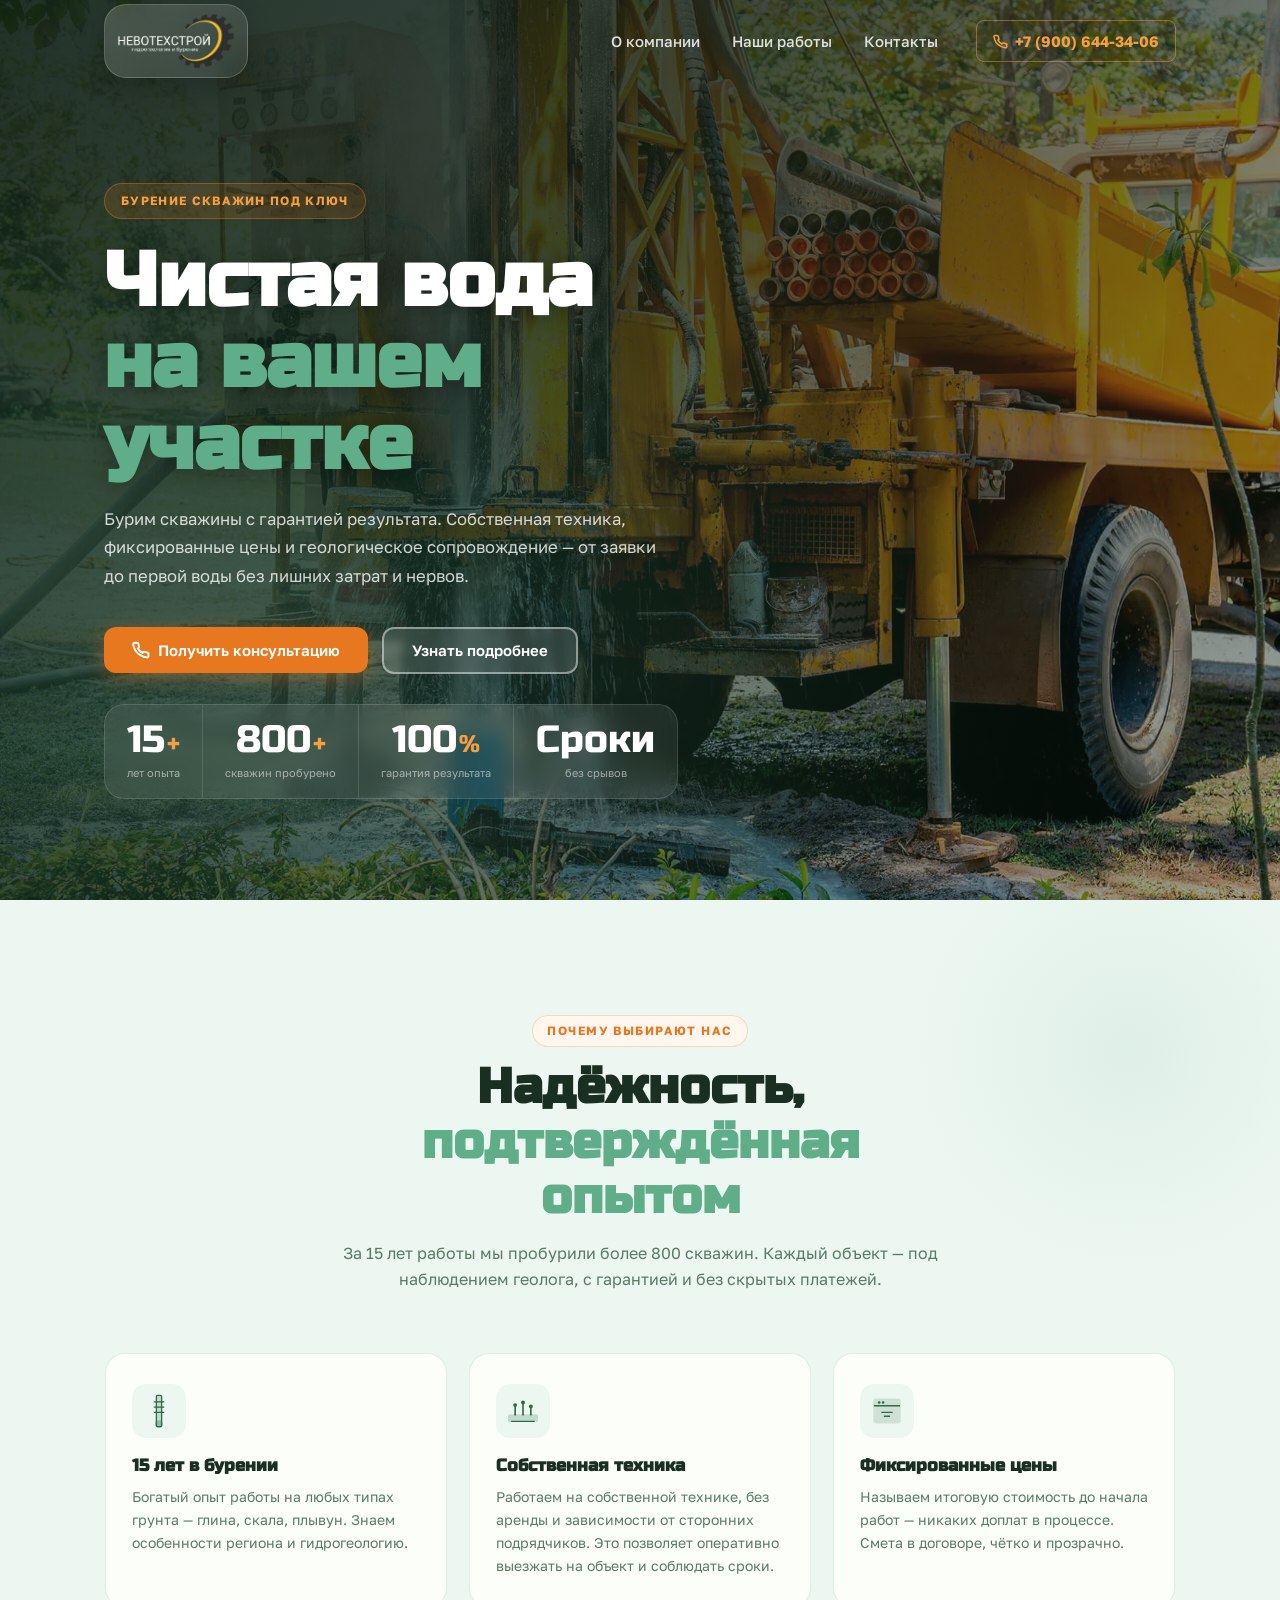
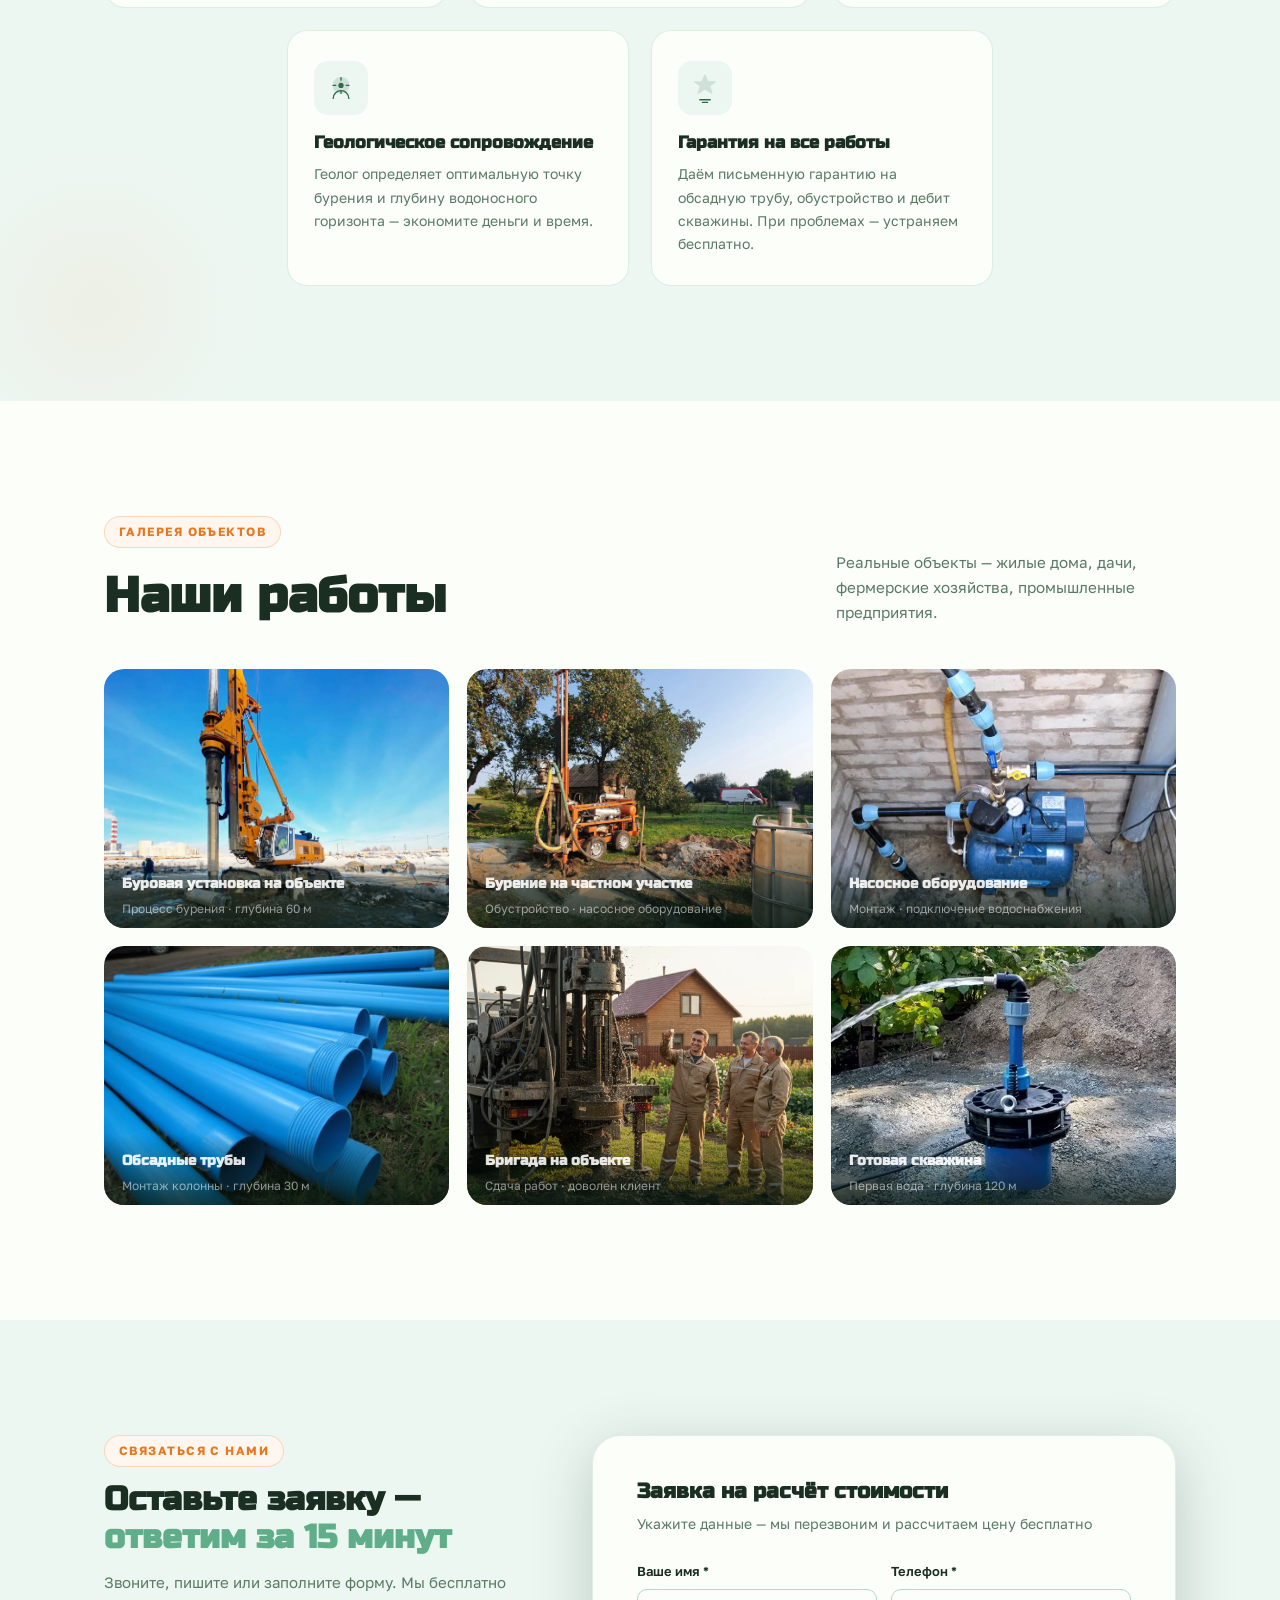
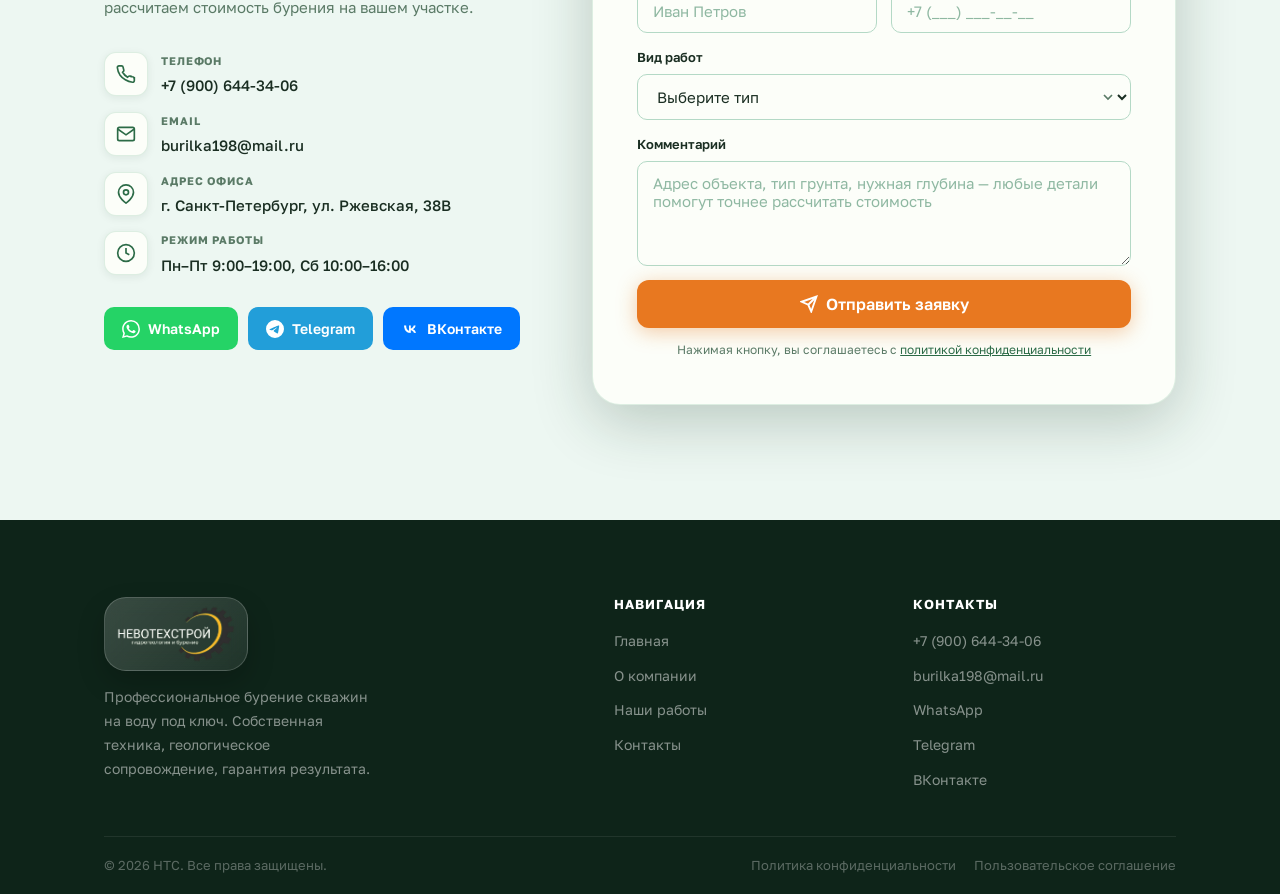
==== commit 485cde60: "vk" ====
--- a/index.html
+++ b/index.html
@@ -258,6 +258,10 @@
               <svg width="18" height="18" viewBox="0 0 24 24" fill="currentColor"><path d="M11.944 0A12 12 0 0 0 0 12a12 12 0 0 0 12 12 12 12 0 0 0 12-12A12 12 0 0 0 12 0a12 12 0 0 0-.056 0zm4.962 7.224c.1-.002.321.023.465.14a.506.506 0 0 1 .171.325c.016.093.036.306.02.472-.18 1.898-.962 6.502-1.36 8.627-.168.9-.499 1.201-.82 1.23-.696.065-1.225-.46-1.9-.902-1.056-.693-1.653-1.124-2.678-1.8-1.185-.78-.417-1.21.258-1.91.177-.184 3.247-2.977 3.307-3.23.007-.032.014-.15-.056-.212s-.174-.041-.249-.024c-.106.024-1.793 1.14-5.061 3.345-.48.33-.913.49-1.302.48-.428-.008-1.252-.241-1.865-.44-.752-.245-1.349-.374-1.297-.789.027-.216.325-.437.893-.663 3.498-1.524 5.83-2.529 6.998-3.014 3.332-1.386 4.025-1.627 4.476-1.635z"/></svg>
               Telegram
             </a>
+            <a href="https://vk.ru/burilkaspb" class="msg-btn msg-vk" target="_blank" rel="noopener noreferrer">
+              <img src="./images/vk-logo.png" class="msg-icon-img" alt="" aria-hidden="true" />
+              ВКонтакте
+            </a>
           </div>
         </div>
 
@@ -337,6 +341,7 @@
             <li><a href="mailto:burilka198@mail.ru">burilka198@mail.ru</a></li>
             <li><a href="https://wa.me/79500463406" target="_blank" rel="noopener">WhatsApp</a></li>
             <li><a href="https://t.me/Burilka198" target="_blank" rel="noopener">Telegram</a></li>
+            <li><a href="https://vk.ru/burilkaspb" target="_blank" rel="noopener">ВКонтакте</a></li>
           </ul>
         </div>
       </div>
--- a/style.css
+++ b/style.css
@@ -559,10 +559,19 @@
   font-size:14px; font-weight:600;
   transition: var(--tf);
 }
+.msg-icon-img {
+  width: 18px;
+  height: 18px;
+  display: block;
+  border-radius: 4px;
+  flex-shrink: 0;
+}
 .msg-wa { background:#25D366; color:#fff; }
 .msg-wa:hover { background:#1ebe5d; transform:translateY(-2px); box-shadow:0 4px 16px rgba(37,211,102,.38); }
 .msg-tg { background:#229ED9; color:#fff; }
 .msg-tg:hover { background:#1a8fc5; transform:translateY(-2px); box-shadow:0 4px 16px rgba(34,158,217,.38); }
+.msg-vk { background:#0077FF; color:#fff; }
+.msg-vk:hover { background:#0069e0; transform:translateY(-2px); box-shadow:0 4px 16px rgba(0,119,255,.38); }
 
 /* Form */
 .form-wrap {
@@ -592,7 +601,7 @@
   background: var(--white);
   transition: border-color var(--tf), box-shadow var(--tf);
   outline: none;
-  -webkit-appearance: none;
+  
 }
 .form-group select {
   cursor: pointer;
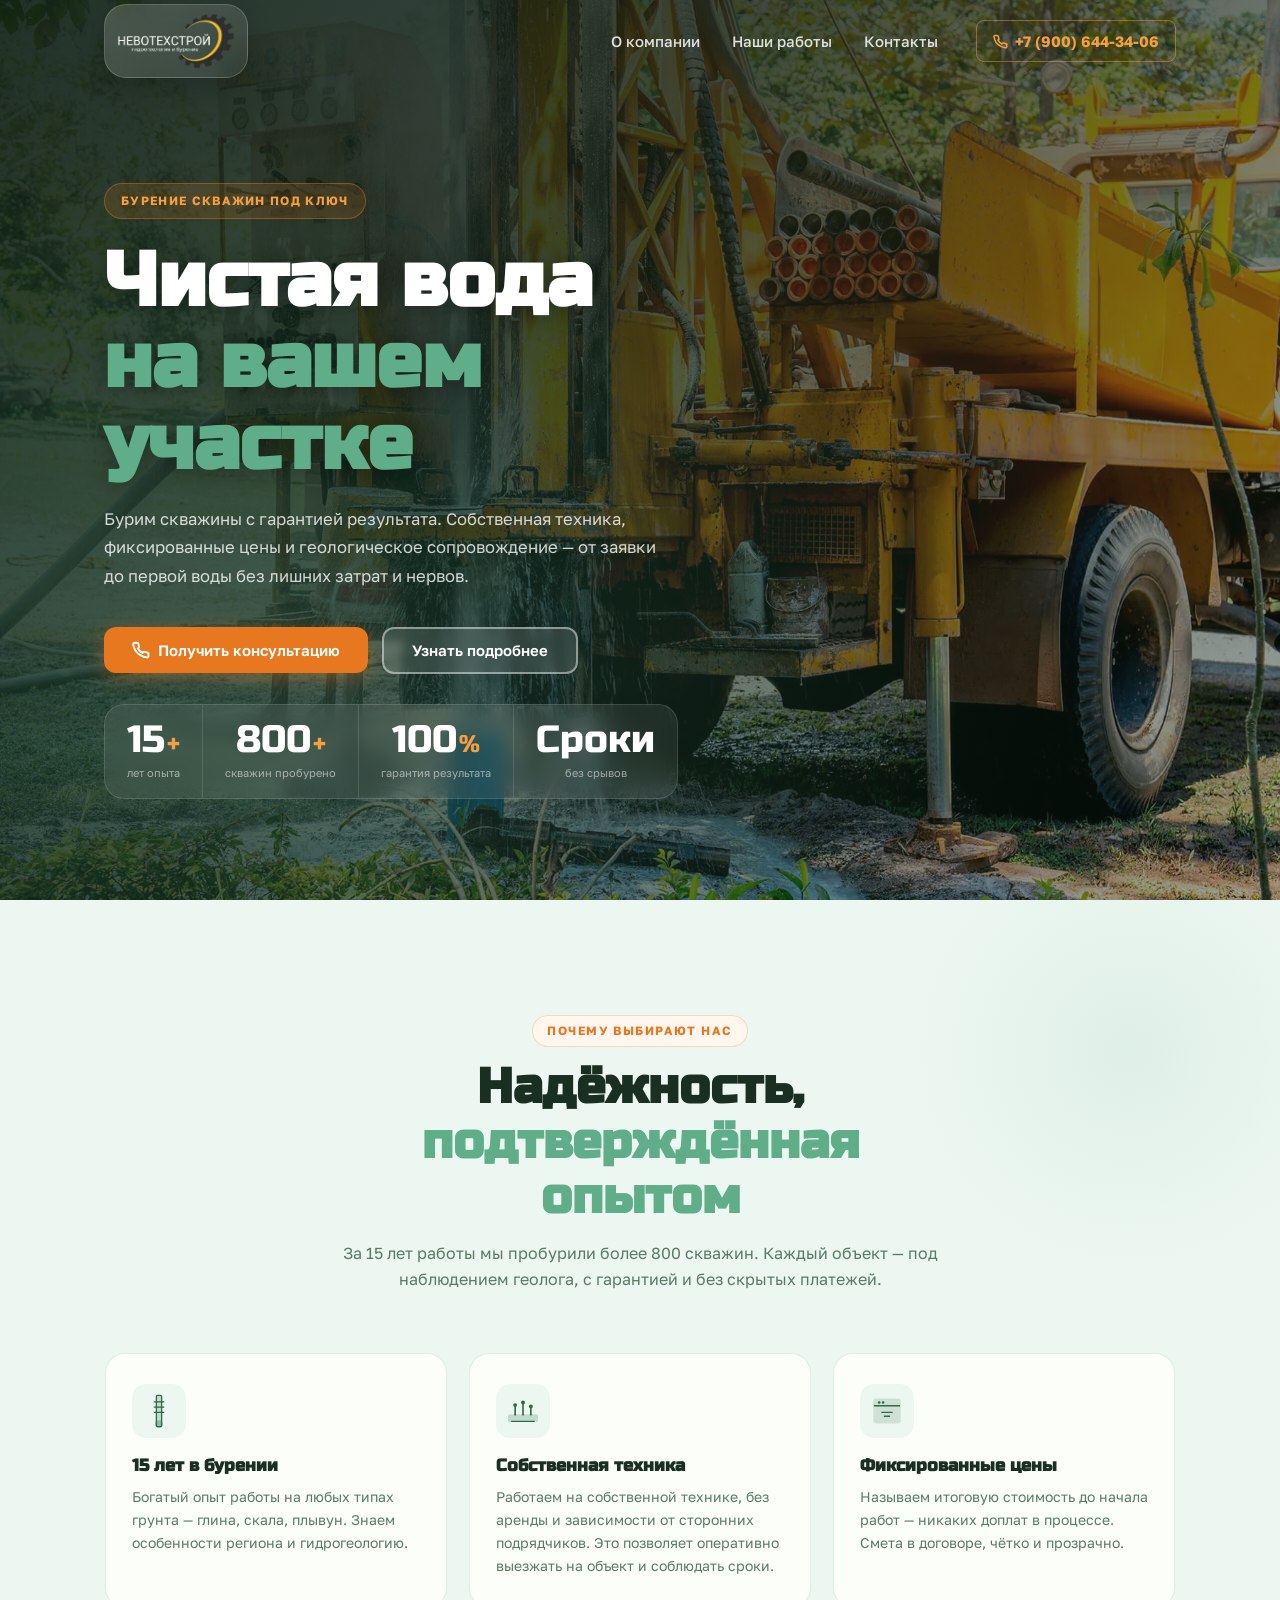
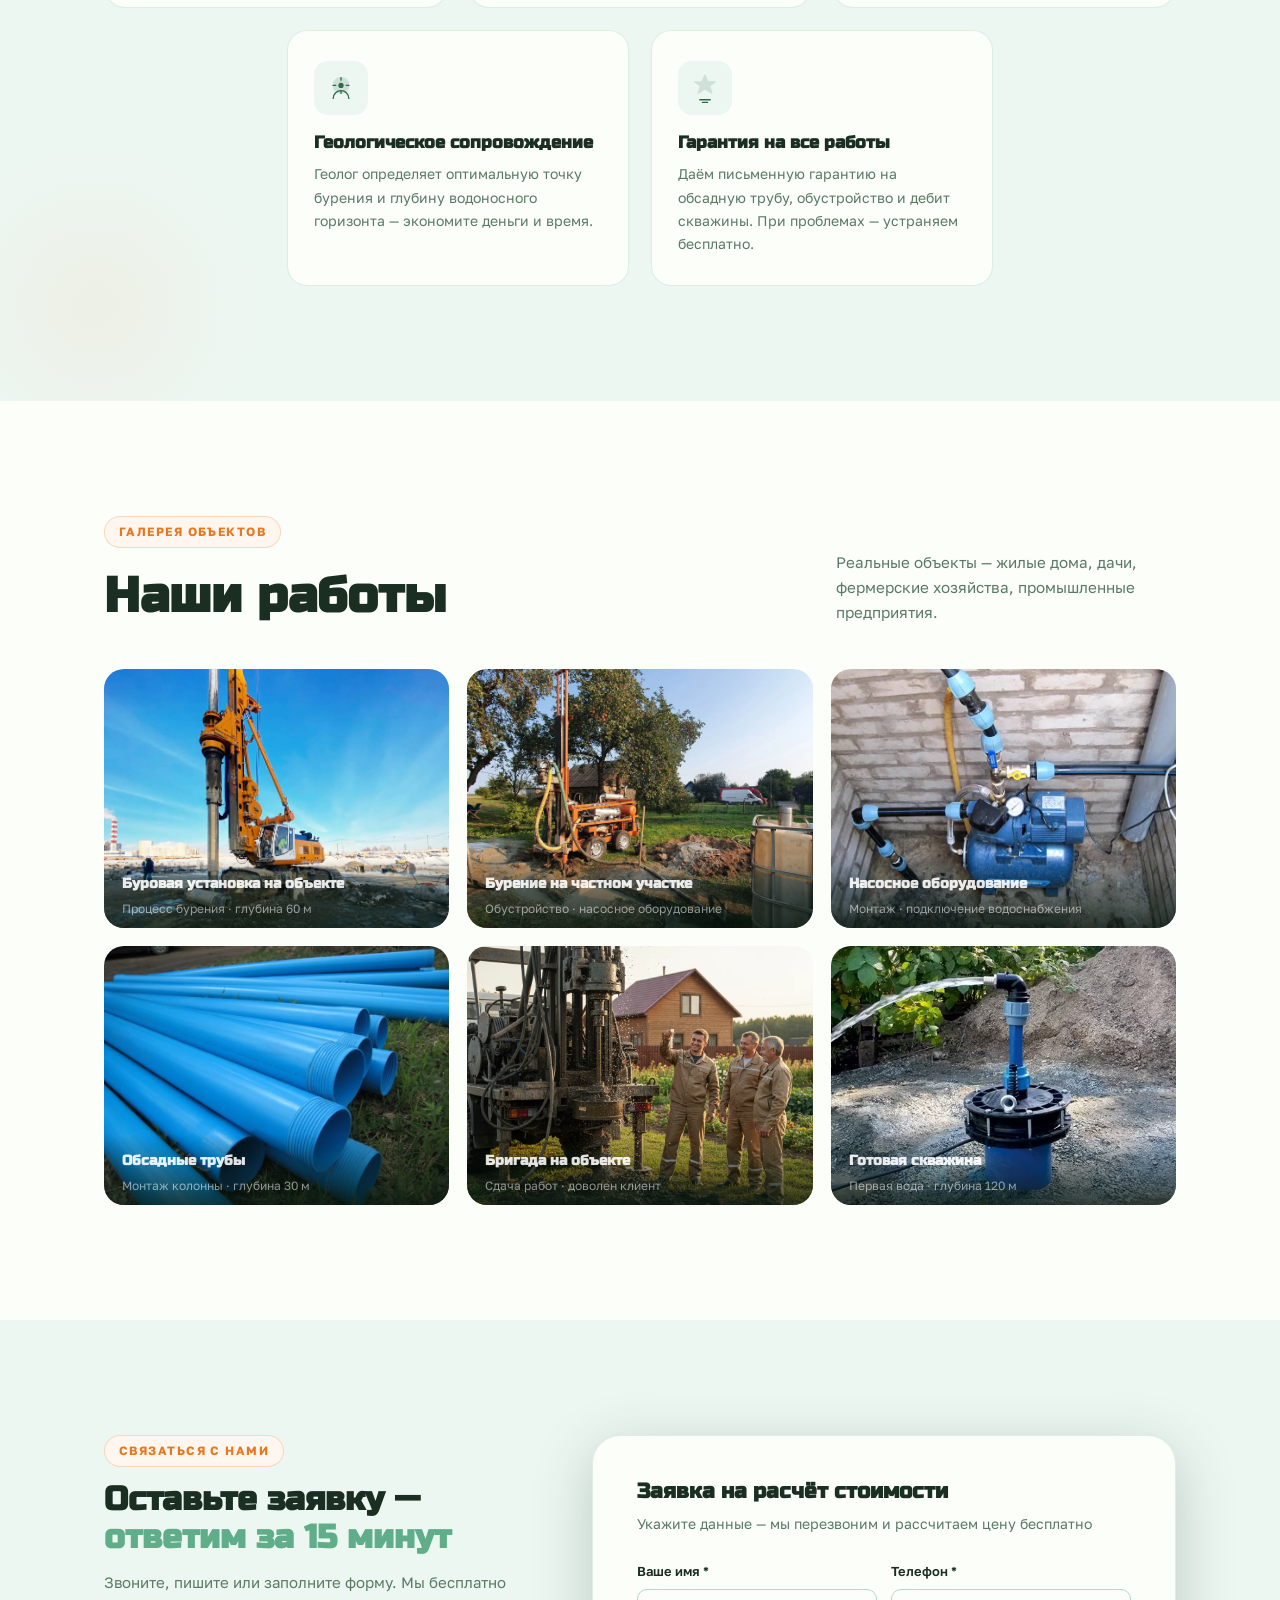
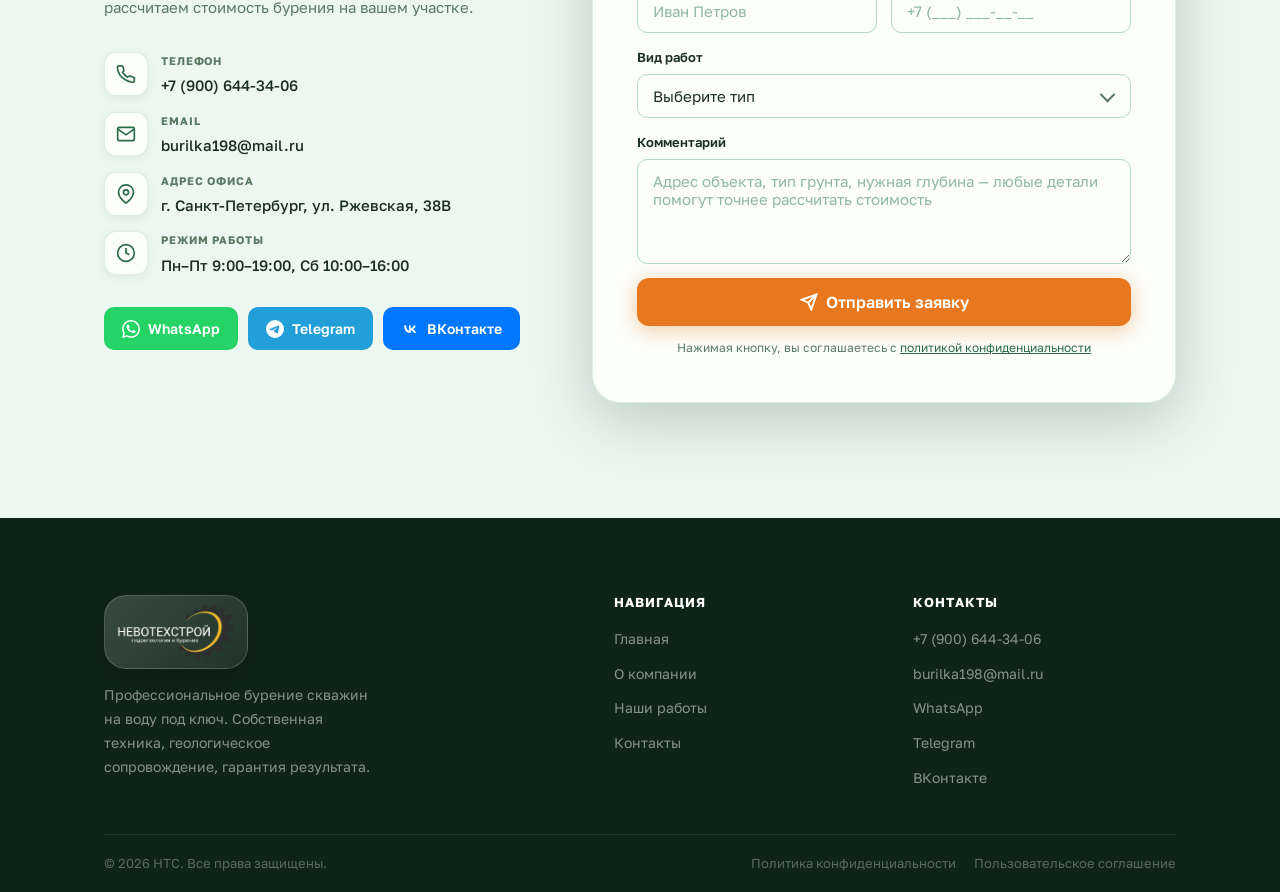
==== commit 85b6cef3: "форму подправил" ====
--- a/index.html
+++ b/index.html
@@ -281,14 +281,18 @@
             </div>
             <div class="form-group">
               <label for="service">Вид работ</label>
-              <select id="service" name="service">
-                <option value="">Выберите тип</option>
-                <option>Бурение скважины на воду</option>
-                <option>Обустройство скважины</option>
-                <option>Геологическое исследование</option>
-                <option>Бурение для промышленного объекта</option>
-                <option>Ремонт / восстановление скважины</option>
-              </select>
+              <div class="select-wrap">
+                <select id="service" name="service">
+                  <option value="">Выберите тип</option>
+                  <option>Бурение скважины на воду</option>
+                  <option>Обустройство скважины</option>
+                  <option>Геологическое исследование</option>
+                  <option>Бурение для промышленного объекта</option>
+                  <option>Ремонт / восстановление скважины</option>
+                  <option>Другое</option>
+                </select>
+                <span class="select-arrow" aria-hidden="true"></span>
+              </div>
             </div>
             <div class="form-group">
               <label for="message">Комментарий</label>
--- a/style.css
+++ b/style.css
@@ -604,11 +604,40 @@
   
 }
 .form-group select {
+  appearance: none;
+  -webkit-appearance: none;
+  -moz-appearance: none;
   cursor: pointer;
-  background-image: url("data:image/svg+xml,%3Csvg width='16' height='16' viewBox='0 0 24 24' fill='none' stroke='%235A7A66' stroke-width='2.5' xmlns='http://www.w3.org/2000/svg'%3E%3Cpath d='m6 9 6 6 6-6'/%3E%3C/svg%3E");
-  background-repeat: no-repeat;
-  background-position: right 14px center;
   padding-right: 40px;
+}
+.form-group select::-ms-expand { display:none; }
+.select-wrap {
+  position: relative;
+}
+.select-wrap select {
+  position: relative;
+  z-index: 1;
+}
+.select-arrow {
+  position: absolute;
+  top: 50%;
+  right: 18px;
+  width: 11px;
+  height: 11px;
+  border-right: 2px solid #5A7A66;
+  border-bottom: 2px solid #5A7A66;
+  transform: translateY(-62%) rotate(45deg);
+  transform-origin: center;
+  transition: transform var(--tf), border-color var(--tf);
+  pointer-events: none;
+  z-index: 2;
+}
+.select-wrap.is-open .select-arrow {
+  transform: translateY(-40%) rotate(-135deg);
+  border-color: var(--green-dark);
+}
+.select-wrap:focus-within .select-arrow {
+  border-color: var(--green-dark);
 }
 .form-group textarea { resize:vertical; min-height:105px; }
 .form-group input::placeholder,
